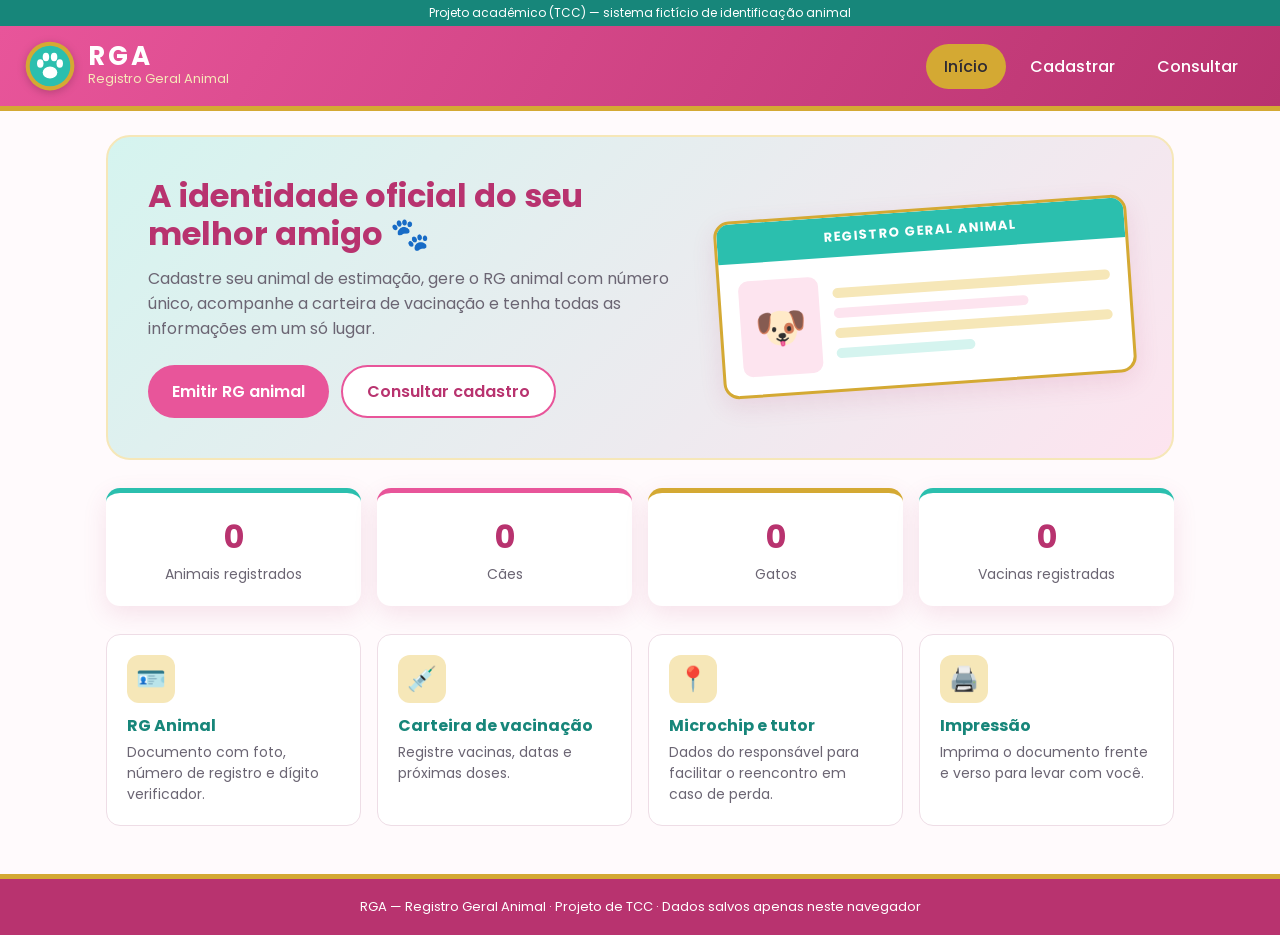
==== index.html @ 24f1d9d7 "Cria aplicativo RGA - Registro Geral Animal Site em HTML/CSS/JS puro nas cores rosa, dourado e verde" ====
<!DOCTYPE html>
<html lang="pt-BR">
<head>
  <meta charset="UTF-8">
  <meta name="viewport" content="width=device-width, initial-scale=1.0">
  <title>RGA — Registro Geral Animal</title>
  <link rel="preconnect" href="https://fonts.googleapis.com">
  <link href="https://fonts.googleapis.com/css2?family=Poppins:wght@400;500;600;700&display=swap" rel="stylesheet">
  <link rel="stylesheet" href="css/style.css">
</head>
<body>
  <!-- Faixa institucional -->
  <div class="faixa-gov">
    <span>Projeto acadêmico (TCC) — sistema fictício de identificação animal</span>
  </div>

  <header class="topo">
    <div class="marca">
      <svg class="brasao" viewBox="0 0 64 64" aria-hidden="true">
        <circle cx="32" cy="32" r="30" fill="var(--dourado)"/>
        <circle cx="32" cy="32" r="25" fill="var(--verde-agua)"/>
        <g fill="#fff">
          <ellipse cx="32" cy="40" rx="9" ry="7.5"/>
          <ellipse cx="20" cy="29" rx="4" ry="5.2"/>
          <ellipse cx="27" cy="21" rx="4" ry="5.2"/>
          <ellipse cx="37" cy="21" rx="4" ry="5.2"/>
          <ellipse cx="44" cy="29" rx="4" ry="5.2"/>
        </g>
      </svg>
      <div>
        <h1>RGA</h1>
        <p>Registro Geral Animal</p>
      </div>
    </div>
    <nav class="menu" aria-label="Navegação principal">
      <button class="menu-item ativo" data-tela="inicio">Início</button>
      <button class="menu-item" data-tela="cadastro">Cadastrar</button>
      <button class="menu-item" data-tela="consulta">Consultar</button>
    </nav>
  </header>

  <main>
    <!-- ============ INÍCIO ============ -->
    <section id="inicio" class="tela ativa">
      <div class="hero">
        <div class="hero-texto">
          <h2>A identidade oficial do seu melhor amigo 🐾</h2>
          <p>Cadastre seu animal de estimação, gere o RG animal com número único,
             acompanhe a carteira de vacinação e tenha todas as informações
             em um só lugar.</p>
          <div class="hero-botoes">
            <button class="btn btn-rosa" data-ir="cadastro">Emitir RG animal</button>
            <button class="btn btn-contorno" data-ir="consulta">Consultar cadastro</button>
          </div>
        </div>
        <div class="hero-card" aria-hidden="true">
          <div class="mini-rg">
            <div class="mini-topo">REGISTRO GERAL ANIMAL</div>
            <div class="mini-corpo">
              <div class="mini-foto">🐶</div>
              <div class="mini-linhas"><span></span><span></span><span></span><span></span></div>
            </div>
          </div>
        </div>
      </div>

      <div class="estatisticas">
        <div class="stat"><strong id="stat-total">0</strong><span>Animais registrados</span></div>
        <div class="stat"><strong id="stat-caes">0</strong><span>Cães</span></div>
        <div class="stat"><strong id="stat-gatos">0</strong><span>Gatos</span></div>
        <div class="stat"><strong id="stat-vacinas">0</strong><span>Vacinas registradas</span></div>
      </div>

      <div class="servicos">
        <article class="servico">
          <div class="icone">🪪</div>
          <h3>RG Animal</h3>
          <p>Documento com foto, número de registro e dígito verificador.</p>
        </article>
        <article class="servico">
          <div class="icone">💉</div>
          <h3>Carteira de vacinação</h3>
          <p>Registre vacinas, datas e próximas doses.</p>
        </article>
        <article class="servico">
          <div class="icone">📍</div>
          <h3>Microchip e tutor</h3>
          <p>Dados do responsável para facilitar o reencontro em caso de perda.</p>
        </article>
        <article class="servico">
          <div class="icone">🖨️</div>
          <h3>Impressão</h3>
          <p>Imprima o documento frente e verso para levar com você.</p>
        </article>
      </div>
    </section>

    <!-- ============ CADASTRO ============ -->
    <section id="cadastro" class="tela">
      <h2 class="titulo-tela">Cadastro de animal</h2>
      <form id="form-animal" class="formulario" novalidate>
        <fieldset>
          <legend>Dados do animal</legend>
          <div class="grade">
            <label class="campo foto-campo">
              <span>Foto</span>
              <div class="foto-preview" id="foto-preview">📷<small>Clique para enviar</small></div>
              <input type="file" id="foto" accept="image/*" hidden>
            </label>
            <label class="campo"><span>Nome *</span><input name="nome" required maxlength="40"></label>
            <label class="campo"><span>Espécie *</span>
              <select name="especie" required>
                <option value="">Selecione</option>
                <option>Cão</option><option>Gato</option><option>Ave</option>
                <option>Coelho</option><option>Roedor</option><option>Réptil</option><option>Outro</option>
              </select>
            </label>
            <label class="campo"><span>Raça</span><input name="raca" maxlength="40" placeholder="SRD se não souber"></label>
            <label class="campo"><span>Sexo *</span>
              <select name="sexo" required>
                <option value="">Selecione</option><option>Macho</option><option>Fêmea</option>
              </select>
            </label>
            <label class="campo"><span>Data de nascimento *</span><input type="date" name="nascimento" required></label>
            <label class="campo"><span>Pelagem / cor</span><input name="pelagem" maxlength="40"></label>
            <label class="campo"><span>Porte</span>
              <select name="porte"><option>Pequeno</option><option selected>Médio</option><option>Grande</option></select>
            </label>
            <label class="campo"><span>Peso (kg)</span><input type="number" name="peso" min="0" step="0.1"></label>
            <label class="campo"><span>Nº do microchip</span><input name="microchip" maxlength="15" inputmode="numeric" placeholder="15 dígitos"></label>
            <label class="campo checkbox"><input type="checkbox" name="castrado"><span>Castrado(a)</span></label>
          </div>
          <label class="campo"><span>Observações (alergias, condições de saúde, sinais particulares)</span>
            <textarea name="observacoes" rows="3" maxlength="300"></textarea>
          </label>
        </fieldset>

        <fieldset>
          <legend>Dados do tutor</legend>
          <div class="grade">
            <label class="campo"><span>Nome completo *</span><input name="tutor" required maxlength="60"></label>
            <label class="campo"><span>CPF *</span><input name="cpf" required maxlength="14" placeholder="000.000.000-00" inputmode="numeric"></label>
            <label class="campo"><span>Telefone *</span><input name="telefone" required maxlength="15" placeholder="(00) 00000-0000" inputmode="tel"></label>
            <label class="campo"><span>E-mail</span><input type="email" name="email" maxlength="60"></label>
            <label class="campo"><span>Cidade / UF *</span><input name="cidade" required maxlength="40" placeholder="Florianópolis / SC"></label>
            <label class="campo"><span>Endereço</span><input name="endereco" maxlength="80"></label>
          </div>
        </fieldset>

        <fieldset>
          <legend>Vacinas</legend>
          <div id="lista-vacinas-form" class="vacinas-form"></div>
          <button type="button" class="btn btn-contorno btn-pequeno" id="add-vacina">+ Adicionar vacina</button>
        </fieldset>

        <p class="erro" id="erro-form" role="alert"></p>
        <div class="acoes">
          <button type="reset" class="btn btn-contorno">Limpar</button>
          <button type="submit" class="btn btn-rosa">Emitir RG animal</button>
        </div>
      </form>
    </section>

    <!-- ============ CONSULTA ============ -->
    <section id="consulta" class="tela">
      <h2 class="titulo-tela">Consultar animais</h2>
      <div class="busca">
        <input type="search" id="busca" placeholder="Buscar por nome, nº do RG, tutor ou CPF…">
        <select id="filtro-especie">
          <option value="">Todas as espécies</option>
          <option>Cão</option><option>Gato</option><option>Ave</option>
          <option>Coelho</option><option>Roedor</option><option>Réptil</option><option>Outro</option>
        </select>
      </div>
      <div id="lista-animais" class="lista-animais"></div>
    </section>
  </main>

  <!-- ============ MODAL DO DOCUMENTO ============ -->
  <dialog id="modal">
    <div class="modal-conteudo">
      <button class="fechar" id="fechar-modal" aria-label="Fechar">×</button>
      <div id="documento"></div>
      <div class="acoes acoes-modal">
        <button class="btn btn-contorno" id="btn-excluir">Excluir cadastro</button>
        <button class="btn btn-verde" id="btn-imprimir">Imprimir</button>
      </div>
    </div>
  </dialog>

  <footer class="rodape">
    RGA — Registro Geral Animal · Projeto de TCC · Dados salvos apenas neste navegador
  </footer>

  <script src="js/app.js"></script>
</body>
</html>
---- css/style.css ----
/* ==========================================================
   RGA — Registro Geral Animal
   Paleta: Rosa, Dourado e Verde-água
   ========================================================== */
:root {
  --rosa: #e8559a;
  --rosa-claro: #fde4ef;
  --rosa-escuro: #b8336f;
  --dourado: #d4a933;
  --dourado-claro: #f6e7b8;
  --dourado-escuro: #a17c16;
  --verde-agua: #2bbfae;
  --verde-agua-claro: #d5f4ef;
  --verde-agua-escuro: #17867a;

  --texto: #2d2a32;
  --texto-suave: #6b6573;
  --fundo: #fffafc;
  --branco: #ffffff;
  --borda: #eedde6;
  --sombra: 0 8px 24px rgba(184, 51, 111, 0.12);
  --raio: 14px;
}

* { box-sizing: border-box; margin: 0; padding: 0; }

body {
  font-family: "Poppins", system-ui, sans-serif;
  background: var(--fundo);
  color: var(--texto);
  min-height: 100vh;
  display: flex;
  flex-direction: column;
}

main { flex: 1; width: 100%; max-width: 1100px; margin: 0 auto; padding: 24px 16px 48px; }

/* ---------- Topo ---------- */
.faixa-gov {
  background: var(--verde-agua-escuro);
  color: #fff;
  font-size: 12px;
  text-align: center;
  padding: 4px 16px;
}

.topo {
  background: linear-gradient(120deg, var(--rosa) 0%, var(--rosa-escuro) 100%);
  border-bottom: 5px solid var(--dourado);
  color: #fff;
  padding: 14px 24px;
  display: flex;
  align-items: center;
  justify-content: space-between;
  flex-wrap: wrap;
  gap: 12px;
}

.marca { display: flex; align-items: center; gap: 12px; }
.brasao { width: 52px; height: 52px; filter: drop-shadow(0 2px 4px rgba(0,0,0,.2)); }
.marca h1 { font-size: 26px; letter-spacing: 3px; line-height: 1; }
.marca p { font-size: 13px; color: var(--dourado-claro); }

.menu { display: flex; gap: 6px; flex-wrap: wrap; }
.menu-item {
  background: transparent;
  border: 2px solid transparent;
  color: #fff;
  font: inherit;
  font-weight: 500;
  padding: 8px 16px;
  border-radius: 999px;
  cursor: pointer;
  transition: .2s;
}
.menu-item:hover { border-color: var(--dourado-claro); }
.menu-item.ativo { background: var(--dourado); color: var(--texto); }

/* ---------- Telas ---------- */
.tela { display: none; animation: aparecer .3s ease; }
.tela.ativa { display: block; }
@keyframes aparecer { from { opacity: 0; transform: translateY(8px); } to { opacity: 1; transform: none; } }

.titulo-tela {
  font-size: 26px;
  margin-bottom: 20px;
  color: var(--rosa-escuro);
  border-left: 6px solid var(--verde-agua);
  padding-left: 12px;
}

/* ---------- Botões ---------- */
.btn {
  font: inherit;
  font-weight: 600;
  border: none;
  border-radius: 999px;
  padding: 12px 24px;
  cursor: pointer;
  transition: transform .15s, box-shadow .15s, background .15s;
}
.btn:hover { transform: translateY(-2px); box-shadow: var(--sombra); }
.btn-rosa { background: var(--rosa); color: #fff; }
.btn-rosa:hover { background: var(--rosa-escuro); }
.btn-verde { background: var(--verde-agua); color: #fff; }
.btn-verde:hover { background: var(--verde-agua-escuro); }
.btn-contorno { background: #fff; color: var(--rosa-escuro); border: 2px solid var(--rosa); }
.btn-pequeno { padding: 6px 14px; font-size: 14px; }

/* ---------- Início ---------- */
.hero {
  display: grid;
  grid-template-columns: 1.3fr 1fr;
  gap: 32px;
  align-items: center;
  background: linear-gradient(135deg, var(--verde-agua-claro), var(--rosa-claro));
  border-radius: 24px;
  padding: 40px;
  border: 2px solid var(--dourado-claro);
}
.hero h2 { font-size: 32px; line-height: 1.2; color: var(--rosa-escuro); margin-bottom: 12px; }
.hero p { color: var(--texto-suave); margin-bottom: 24px; }
.hero-botoes { display: flex; gap: 12px; flex-wrap: wrap; }

.mini-rg {
  background: #fff;
  border-radius: 16px;
  box-shadow: var(--sombra);
  overflow: hidden;
  transform: rotate(-4deg);
  border: 3px solid var(--dourado);
}
.mini-topo { background: var(--verde-agua); color: #fff; font-weight: 700; font-size: 13px; padding: 10px; text-align: center; letter-spacing: 1px; }
.mini-corpo { display: flex; gap: 14px; padding: 18px; }
.mini-foto { width: 80px; height: 96px; border-radius: 10px; background: var(--rosa-claro); display: grid; place-items: center; font-size: 42px; }
.mini-linhas { flex: 1; display: flex; flex-direction: column; gap: 10px; justify-content: center; }
.mini-linhas span { height: 10px; border-radius: 5px; background: var(--dourado-claro); }
.mini-linhas span:nth-child(2) { width: 70%; background: var(--rosa-claro); }
.mini-linhas span:nth-child(4) { width: 50%; background: var(--verde-agua-claro); }

.estatisticas { display: grid; grid-template-columns: repeat(4, 1fr); gap: 16px; margin: 28px 0; }
.stat {
  background: #fff;
  border-radius: var(--raio);
  padding: 20px;
  text-align: center;
  box-shadow: var(--sombra);
  border-top: 5px solid var(--verde-agua);
}
.stat:nth-child(2) { border-top-color: var(--rosa); }
.stat:nth-child(3) { border-top-color: var(--dourado); }
.stat strong { display: block; font-size: 32px; color: var(--rosa-escuro); }
.stat span { font-size: 14px; color: var(--texto-suave); }

.servicos { display: grid; grid-template-columns: repeat(4, 1fr); gap: 16px; }
.servico { background: #fff; border: 1px solid var(--borda); border-radius: var(--raio); padding: 20px; }
.servico .icone {
  width: 48px; height: 48px; border-radius: 12px;
  display: grid; place-items: center; font-size: 24px;
  background: var(--dourado-claro); margin-bottom: 10px;
}
.servico h3 { font-size: 16px; color: var(--verde-agua-escuro); margin-bottom: 4px; }
.servico p { font-size: 14px; color: var(--texto-suave); }

/* ---------- Formulário ---------- */
.formulario fieldset {
  border: 2px solid var(--borda);
  border-radius: var(--raio);
  padding: 20px;
  margin-bottom: 20px;
  background: #fff;
}
.formulario legend {
  padding: 4px 14px;
  background: var(--verde-agua);
  color: #fff;
  border-radius: 999px;
  font-weight: 600;
  font-size: 14px;
}
.grade { display: grid; grid-template-columns: repeat(auto-fill, minmax(220px, 1fr)); gap: 14px; margin-bottom: 14px; }
.campo { display: flex; flex-direction: column; gap: 4px; font-size: 14px; font-weight: 500; }
.campo input, .campo select, .campo textarea, .busca input, .busca select, .vacinas-form input {
  font: inherit;
  font-weight: 400;
  padding: 10px 12px;
  border: 2px solid var(--borda);
  border-radius: 10px;
  background: var(--fundo);
  width: 100%;
  transition: border-color .15s;
}
.campo input:focus, .campo select:focus, .campo textarea:focus,
.busca input:focus, .busca select:focus, .vacinas-form input:focus {
  outline: none;
  border-color: var(--verde-agua);
  background: #fff;
}
.campo.invalido input, .campo.invalido select { border-color: var(--rosa); background: var(--rosa-claro); }
.campo.checkbox { flex-direction: row; align-items: center; gap: 8px; align-self: end; padding-bottom: 10px; }
.campo.checkbox input { width: 20px; height: 20px; accent-color: var(--verde-agua); }

.foto-campo { grid-row: span 3; cursor: pointer; }
.foto-preview {
  flex: 1;
  min-height: 180px;
  border: 2px dashed var(--dourado);
  border-radius: var(--raio);
  background: var(--dourado-claro) center/cover no-repeat;
  display: flex; flex-direction: column; align-items: center; justify-content: center;
  font-size: 40px;
  color: var(--dourado-escuro);
}
.foto-preview small { font-size: 13px; }
.foto-preview.com-foto { font-size: 0; border-style: solid; }

.vacinas-form { display: flex; flex-direction: column; gap: 10px; margin-bottom: 12px; }
.linha-vacina { display: grid; grid-template-columns: 2fr 1fr 1fr auto; gap: 8px; align-items: center; }
.linha-vacina .remover {
  background: var(--rosa-claro); color: var(--rosa-escuro); border: none;
  width: 36px; height: 36px; border-radius: 50%; cursor: pointer; font-size: 18px;
}
.rotulos-vacina { font-size: 12px; color: var(--texto-suave); }

.acoes { display: flex; justify-content: flex-end; gap: 12px; flex-wrap: wrap; }
.erro { color: var(--rosa-escuro); font-weight: 500; min-height: 1.4em; margin-bottom: 8px; }

/* ---------- Consulta ---------- */
.busca { display: flex; gap: 12px; margin-bottom: 20px; flex-wrap: wrap; }
.busca input { flex: 1; min-width: 220px; }
.busca select { width: auto; }

.lista-animais { display: grid; grid-template-columns: repeat(auto-fill, minmax(250px, 1fr)); gap: 16px; }
.item-animal {
  background: #fff;
  border-radius: var(--raio);
  box-shadow: var(--sombra);
  overflow: hidden;
  cursor: pointer;
  transition: transform .15s;
  border: 2px solid transparent;
  text-align: left;
  font: inherit;
  color: inherit;
  padding: 0;
}
.item-animal:hover { transform: translateY(-4px); border-color: var(--dourado); }
.item-animal .capa {
  height: 150px;
  background: var(--verde-agua-claro) center/cover no-repeat;
  display: grid; place-items: center; font-size: 56px;
}
.item-animal .info { padding: 14px; }
.item-animal h3 { color: var(--rosa-escuro); font-size: 18px; }
.item-animal .rg-num { font-family: monospace; font-size: 13px; color: var(--dourado-escuro); font-weight: 700; }
.item-animal p { font-size: 13px; color: var(--texto-suave); }

.vazio {
  grid-column: 1 / -1;
  text-align: center;
  padding: 48px 16px;
  color: var(--texto-suave);
  background: #fff;
  border-radius: var(--raio);
  border: 2px dashed var(--borda);
}

/* ---------- Modal / Documento ---------- */
dialog {
  border: none;
  border-radius: 20px;
  padding: 0;
  max-width: 760px;
  width: calc(100% - 32px);
  max-height: calc(100vh - 32px);
  margin: auto;
  box-shadow: 0 20px 60px rgba(0,0,0,.3);
}
dialog::backdrop { background: rgba(45, 42, 50, .6); }
.modal-conteudo { padding: 28px; position: relative; background: var(--fundo); }
.fechar {
  position: absolute; top: 10px; right: 14px;
  background: none; border: none; font-size: 32px; cursor: pointer; color: var(--texto-suave);
}
.acoes-modal { margin-top: 20px; }

.rg {
  border-radius: 16px;
  overflow: hidden;
  border: 3px solid var(--dourado);
  margin-bottom: 18px;
  background:
    radial-gradient(circle at 90% 10%, rgba(43,191,174,.15), transparent 40%),
    radial-gradient(circle at 10% 90%, rgba(232,85,154,.12), transparent 40%),
    #fff;
  position: relative;
}
.rg::after {
  content: "🐾";
  position: absolute;
  right: 20px; bottom: 10px;
  font-size: 110px;
  opacity: .06;
  pointer-events: none;
}
.rg-cabecalho {
  background: linear-gradient(90deg, var(--verde-agua-escuro), var(--verde-agua));
  color: #fff;
  padding: 10px 16px;
  display: flex; align-items: center; justify-content: space-between; gap: 10px;
}
.rg-cabecalho strong { letter-spacing: 1px; font-size: 15px; }
.rg-cabecalho small { font-size: 11px; opacity: .9; display: block; }
.rg-cabecalho .brasao { width: 38px; height: 38px; flex-shrink: 0; }
.rg-lado { font-size: 11px; background: var(--dourado); color: var(--texto); padding: 2px 10px; border-radius: 999px; font-weight: 700; }

.rg-corpo { display: grid; grid-template-columns: 140px 1fr; gap: 18px; padding: 18px; }
.rg-foto {
  width: 140px; height: 170px;
  border-radius: 10px;
  background: var(--rosa-claro) center/cover no-repeat;
  border: 3px solid var(--rosa);
  display: grid; place-items: center; font-size: 60px;
}
.rg-dados { display: grid; grid-template-columns: repeat(2, 1fr); gap: 8px 16px; align-content: start; }
.rg-dados .full { grid-column: 1 / -1; }
.rg-dado label { display: block; font-size: 10px; text-transform: uppercase; letter-spacing: 1px; color: var(--verde-agua-escuro); font-weight: 600; }
.rg-dado span { font-weight: 600; font-size: 14px; word-break: break-word; }
.rg-numero {
  font-family: "Courier New", monospace;
  font-size: 20px !important;
  color: var(--rosa-escuro);
  letter-spacing: 1px;
}
.rg-rodape {
  display: flex; justify-content: space-between; align-items: center;
  padding: 8px 16px;
  background: var(--dourado-claro);
  font-size: 11px;
  color: var(--dourado-escuro);
  font-weight: 600;
}
.codigo-barras { height: 26px; display: flex; gap: 1px; align-items: stretch; }
.codigo-barras i { background: var(--texto); display: block; }

.carteira-vacina h3 { color: var(--verde-agua-escuro); margin-bottom: 8px; }
.tabela { width: 100%; border-collapse: collapse; background: #fff; border-radius: 10px; overflow: hidden; font-size: 14px; }
.tabela th { background: var(--rosa); color: #fff; text-align: left; padding: 8px 10px; }
.tabela td { padding: 8px 10px; border-bottom: 1px solid var(--borda); }
.tabela tr:nth-child(even) td { background: var(--rosa-claro); }
.status { font-size: 12px; font-weight: 600; padding: 2px 8px; border-radius: 999px; white-space: nowrap; }
.status.ok { background: var(--verde-agua-claro); color: var(--verde-agua-escuro); }
.status.atrasada { background: var(--rosa-claro); color: var(--rosa-escuro); }
.status.sem { background: var(--dourado-claro); color: var(--dourado-escuro); }

/* ---------- Toast ---------- */
.toast {
  position: fixed; bottom: 24px; left: 50%; transform: translateX(-50%);
  background: var(--verde-agua-escuro); color: #fff;
  padding: 12px 24px; border-radius: 999px; box-shadow: var(--sombra);
  z-index: 100; animation: aparecer .3s;
  max-width: calc(100% - 32px); text-align: center;
}

/* ---------- Rodapé ---------- */
.rodape {
  text-align: center;
  padding: 18px 16px;
  font-size: 13px;
  color: #fff;
  background: var(--rosa-escuro);
  border-top: 5px solid var(--dourado);
}

/* ---------- Responsivo ---------- */
@media (max-width: 860px) {
  .hero { grid-template-columns: 1fr; padding: 28px 20px; }
  .hero-card { display: none; }
  .estatisticas, .servicos { grid-template-columns: repeat(2, 1fr); }
}
@media (max-width: 560px) {
  .topo { justify-content: center; padding: 12px 16px; }
  .hero h2 { font-size: 24px; }
  .rg-corpo { grid-template-columns: 1fr; justify-items: center; }
  .rg-dados { width: 100%; }
  .linha-vacina { grid-template-columns: 1fr 1fr; }
  .linha-vacina input:first-child { grid-column: 1 / -1; }
  .modal-conteudo { padding: 20px 14px; }
  .tabela { font-size: 12px; }
}

/* ---------- Impressão ---------- */
@media print {
  body > *:not(dialog) { display: none !important; }
  dialog { position: static; box-shadow: none; max-height: none; width: 100%; max-width: 100%; }
  dialog::backdrop { display: none; }
  .fechar, .acoes-modal { display: none !important; }
  .rg { break-inside: avoid; -webkit-print-color-adjust: exact; print-color-adjust: exact; }
  .tabela th, .tabela td, .rg-cabecalho, .rg-rodape { -webkit-print-color-adjust: exact; print-color-adjust: exact; }
}
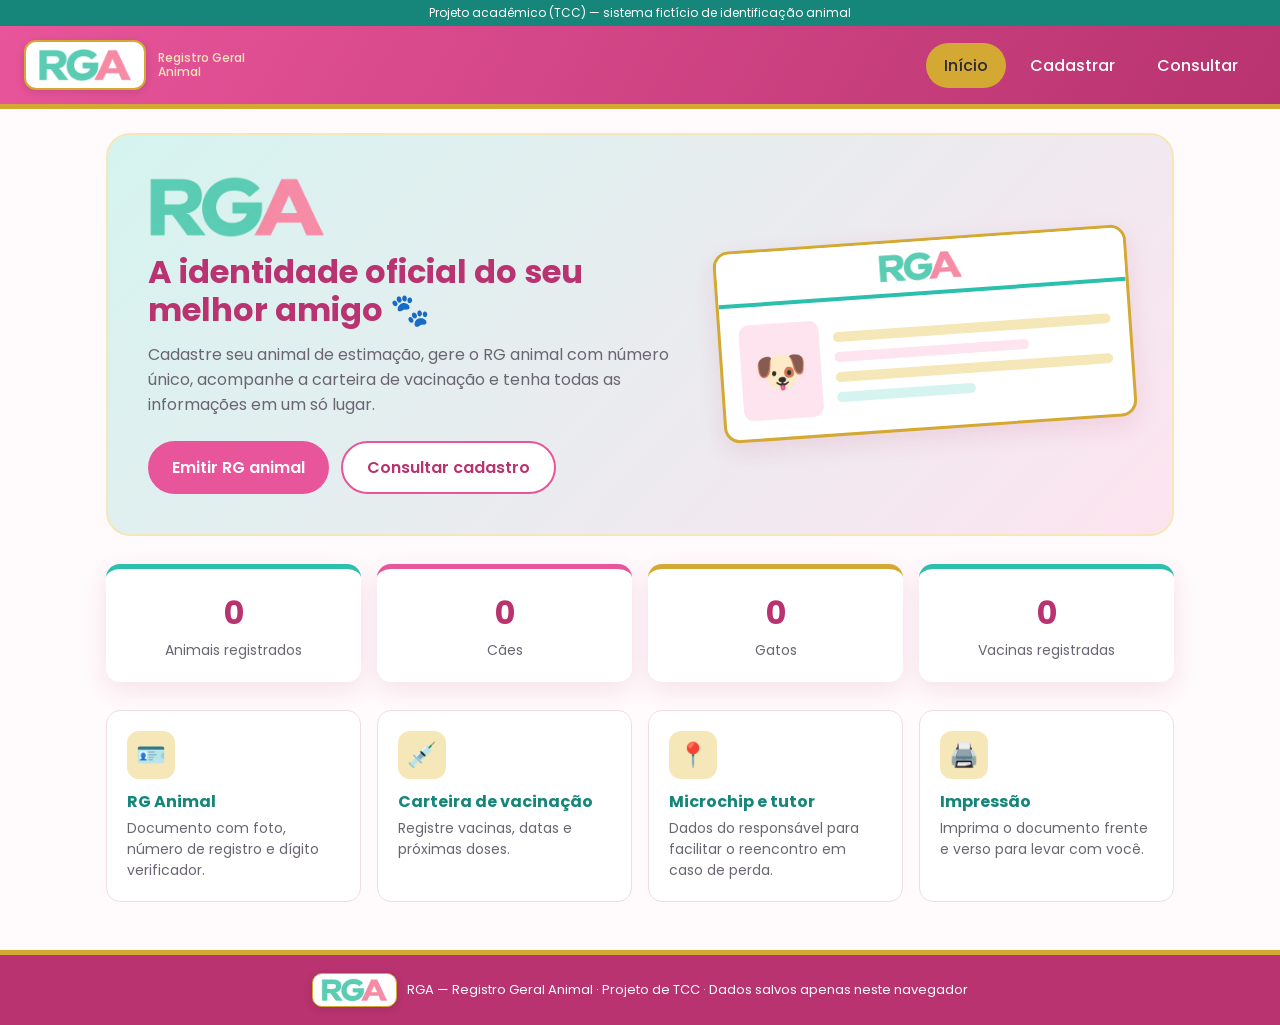
==== commit c34fe548: "Adiciona a logo do RGA no site Logo no cabecalho, na pagina inicial, no documento RG (frente e verso" ====
--- a/index.html
+++ b/index.html
@@ -16,21 +16,8 @@
 
   <header class="topo">
     <div class="marca">
-      <svg class="brasao" viewBox="0 0 64 64" aria-hidden="true">
-        <circle cx="32" cy="32" r="30" fill="var(--dourado)"/>
-        <circle cx="32" cy="32" r="25" fill="var(--verde-agua)"/>
-        <g fill="#fff">
-          <ellipse cx="32" cy="40" rx="9" ry="7.5"/>
-          <ellipse cx="20" cy="29" rx="4" ry="5.2"/>
-          <ellipse cx="27" cy="21" rx="4" ry="5.2"/>
-          <ellipse cx="37" cy="21" rx="4" ry="5.2"/>
-          <ellipse cx="44" cy="29" rx="4" ry="5.2"/>
-        </g>
-      </svg>
-      <div>
-        <h1>RGA</h1>
-        <p>Registro Geral Animal</p>
-      </div>
+      <h1 class="selo-logo"><img src="img/logo-rga.png" alt="RGA"></h1>
+      <p>Registro Geral<br>Animal</p>
     </div>
     <nav class="menu" aria-label="Navegação principal">
       <button class="menu-item ativo" data-tela="inicio">Início</button>
@@ -44,6 +31,7 @@
     <section id="inicio" class="tela ativa">
       <div class="hero">
         <div class="hero-texto">
+          <img class="logo-hero" src="img/logo-rga.png" alt="RGA — Registro Geral Animal">
           <h2>A identidade oficial do seu melhor amigo 🐾</h2>
           <p>Cadastre seu animal de estimação, gere o RG animal com número único,
              acompanhe a carteira de vacinação e tenha todas as informações
@@ -55,7 +43,7 @@
         </div>
         <div class="hero-card" aria-hidden="true">
           <div class="mini-rg">
-            <div class="mini-topo">REGISTRO GERAL ANIMAL</div>
+            <div class="mini-topo"><img src="img/logo-rga.png" alt=""></div>
             <div class="mini-corpo">
               <div class="mini-foto">🐶</div>
               <div class="mini-linhas"><span></span><span></span><span></span><span></span></div>
@@ -189,6 +177,7 @@
   </dialog>
 
   <footer class="rodape">
+    <span class="selo-logo selo-pequeno"><img src="img/logo-rga.png" alt="RGA"></span>
     RGA — Registro Geral Animal · Projeto de TCC · Dados salvos apenas neste navegador
   </footer>
 
--- a/css/style.css
+++ b/css/style.css
@@ -398,3 +398,26 @@
   .rg { break-inside: avoid; -webkit-print-color-adjust: exact; print-color-adjust: exact; }
   .tabela th, .tabela td, .rg-cabecalho, .rg-rodape { -webkit-print-color-adjust: exact; print-color-adjust: exact; }
 }
+
+/* ---------- Logo RGA ---------- */
+.selo-logo {
+  display: inline-flex; align-items: center;
+  background: #fff;
+  border-radius: 12px;
+  padding: 6px 12px;
+  box-shadow: 0 2px 8px rgba(0, 0, 0, .12);
+  border: 2px solid var(--dourado);
+  margin: 0;
+}
+.selo-logo img { height: 34px; width: auto; display: block; }
+.selo-pequeno { padding: 4px 8px; border-radius: 10px; border-width: 1px; flex-shrink: 0; }
+.selo-pequeno img { height: 24px; }
+.selo-grande { padding: 16px 26px; border-radius: 22px; border-width: 3px; }
+.selo-grande img { height: 72px; }
+.marca p { font-size: 12px; line-height: 1.2; font-weight: 500; }
+.logo-hero { height: 64px; width: auto; display: block; margin-bottom: 14px; }
+.mini-topo { background: #fff; border-bottom: 4px solid var(--verde-agua); padding: 10px; }
+.mini-topo img { height: 30px; display: block; margin: 0 auto; }
+.logo-vazio { display: block; height: 48px; margin: 0 auto 12px; opacity: .55; }
+.rodape { display: flex; align-items: center; justify-content: center; gap: 10px; flex-wrap: wrap; }
+@media (max-width: 560px) { .logo-hero { height: 48px; } }
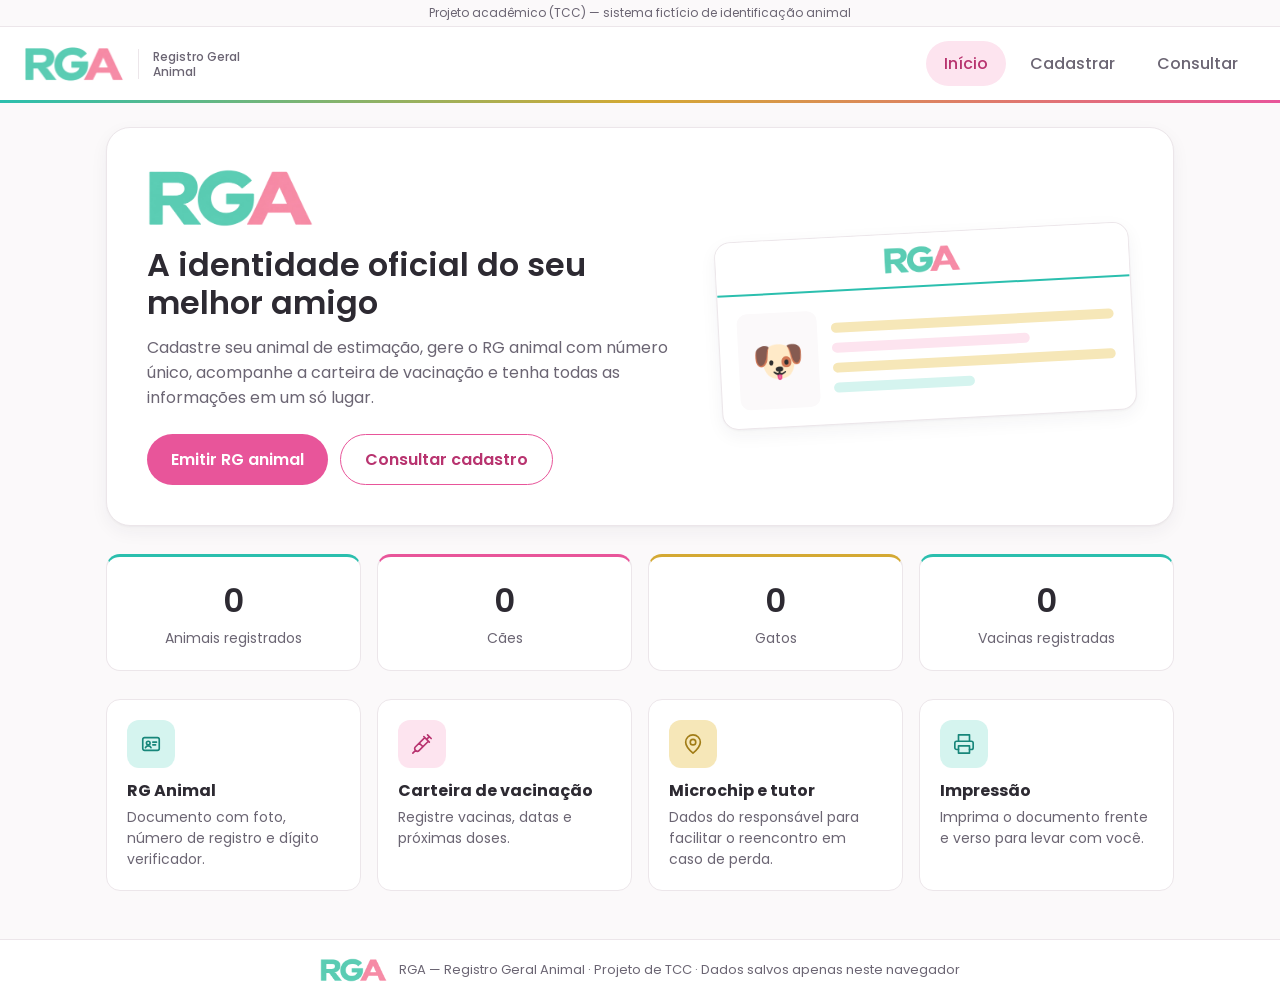
==== commit c5c53707: "Logo transparente e visual mais limpo Remove o selo atras da logo, deixa cabecalho, documento RG e r" ====
--- a/index.html
+++ b/index.html
@@ -32,7 +32,7 @@
       <div class="hero">
         <div class="hero-texto">
           <img class="logo-hero" src="img/logo-rga.png" alt="RGA — Registro Geral Animal">
-          <h2>A identidade oficial do seu melhor amigo 🐾</h2>
+          <h2>A identidade oficial do seu melhor amigo</h2>
           <p>Cadastre seu animal de estimação, gere o RG animal com número único,
              acompanhe a carteira de vacinação e tenha todas as informações
              em um só lugar.</p>
@@ -61,22 +61,22 @@
 
       <div class="servicos">
         <article class="servico">
-          <div class="icone">🪪</div>
+          <div class="icone"><svg viewBox="0 0 24 24" aria-hidden="true"><rect x="3" y="5" width="18" height="14" rx="2"/><circle cx="9" cy="11" r="2"/><path d="M6 16c.6-1.4 1.7-2 3-2s2.4.6 3 2M14 10h4M14 13h3"/></svg></div>
           <h3>RG Animal</h3>
           <p>Documento com foto, número de registro e dígito verificador.</p>
         </article>
         <article class="servico">
-          <div class="icone">💉</div>
+          <div class="icone"><svg viewBox="0 0 24 24" aria-hidden="true"><path d="m18 2 4 4M17 7l3-3M19 9 8.7 19.3a2.4 2.4 0 0 1-3.4 0l-.6-.6a2.4 2.4 0 0 1 0-3.4L15 5M9 11l4 4M5 19l-3 3M14 4l6 6"/></svg></div>
           <h3>Carteira de vacinação</h3>
           <p>Registre vacinas, datas e próximas doses.</p>
         </article>
         <article class="servico">
-          <div class="icone">📍</div>
+          <div class="icone"><svg viewBox="0 0 24 24" aria-hidden="true"><path d="M20 10c0 5-8 12-8 12s-8-7-8-12a8 8 0 0 1 16 0Z"/><circle cx="12" cy="10" r="3"/></svg></div>
           <h3>Microchip e tutor</h3>
           <p>Dados do responsável para facilitar o reencontro em caso de perda.</p>
         </article>
         <article class="servico">
-          <div class="icone">🖨️</div>
+          <div class="icone"><svg viewBox="0 0 24 24" aria-hidden="true"><path d="M6 9V2h12v7M6 18H4a2 2 0 0 1-2-2v-5a2 2 0 0 1 2-2h16a2 2 0 0 1 2 2v5a2 2 0 0 1-2 2h-2"/><rect x="6" y="14" width="12" height="8"/></svg></div>
           <h3>Impressão</h3>
           <p>Imprima o documento frente e verso para levar com você.</p>
         </article>
--- a/css/style.css
+++ b/css/style.css
@@ -399,25 +399,98 @@
   .tabela th, .tabela td, .rg-cabecalho, .rg-rodape { -webkit-print-color-adjust: exact; print-color-adjust: exact; }
 }
 
-/* ---------- Logo RGA ---------- */
-.selo-logo {
-  display: inline-flex; align-items: center;
-  background: #fff;
-  border-radius: 12px;
-  padding: 6px 12px;
-  box-shadow: 0 2px 8px rgba(0, 0, 0, .12);
-  border: 2px solid var(--dourado);
-  margin: 0;
-}
-.selo-logo img { height: 34px; width: auto; display: block; }
-.selo-pequeno { padding: 4px 8px; border-radius: 10px; border-width: 1px; flex-shrink: 0; }
+/* ==========================================================
+   LOGO E VISUAL LIMPO
+   Fundos brancos, bordas finas e as três cores só como detalhe
+   ========================================================== */
+:root {
+  --fundo: #fbf9fa;
+  --borda: #ece6ea;
+  --sombra: 0 1px 2px rgba(45, 42, 50, .04), 0 6px 18px rgba(45, 42, 50, .05);
+}
+
+/* Logo transparente, sem selo */
+.selo-logo { display: inline-flex; margin: 0; }
+.selo-logo img { height: 36px; width: auto; display: block; }
 .selo-pequeno img { height: 24px; }
-.selo-grande { padding: 16px 26px; border-radius: 22px; border-width: 3px; }
-.selo-grande img { height: 72px; }
-.marca p { font-size: 12px; line-height: 1.2; font-weight: 500; }
-.logo-hero { height: 64px; width: auto; display: block; margin-bottom: 14px; }
-.mini-topo { background: #fff; border-bottom: 4px solid var(--verde-agua); padding: 10px; }
-.mini-topo img { height: 30px; display: block; margin: 0 auto; }
-.logo-vazio { display: block; height: 48px; margin: 0 auto 12px; opacity: .55; }
-.rodape { display: flex; align-items: center; justify-content: center; gap: 10px; flex-wrap: wrap; }
-@media (max-width: 560px) { .logo-hero { height: 48px; } }
+.selo-grande img { height: 76px; }
+.logo-hero { height: 60px; width: auto; display: block; margin-bottom: 18px; }
+.logo-vazio { display: block; height: 40px; margin: 0 auto 12px; opacity: .45; }
+
+/* Cabeçalho branco com fio nas três cores */
+.faixa-gov { background: var(--fundo); color: var(--texto-suave); border-bottom: 1px solid var(--borda); }
+.topo {
+  background: #fff;
+  color: var(--texto);
+  border-bottom: 3px solid transparent;
+  border-image: linear-gradient(90deg, var(--verde-agua), var(--dourado), var(--rosa)) 1;
+}
+.marca { gap: 14px; }
+.marca p { font-size: 12px; line-height: 1.25; color: var(--texto-suave); font-weight: 500;
+           border-left: 1px solid var(--borda); padding-left: 14px; }
+.menu-item { color: var(--texto-suave); }
+.menu-item:hover { border-color: transparent; color: var(--rosa-escuro); }
+.menu-item.ativo { background: var(--rosa-claro); color: var(--rosa-escuro); }
+
+.titulo-tela { border-left: none; padding-left: 0; font-size: 24px; }
+
+/* Início */
+.hero { background: #fff; border: 1px solid var(--borda); box-shadow: var(--sombra); }
+.hero h2 { color: var(--texto); font-weight: 600; }
+.mini-rg { border: 1px solid var(--borda); transform: rotate(-3deg); }
+.mini-topo { background: #fff; border-bottom: 2px solid var(--verde-agua); padding: 12px; }
+.mini-topo img { height: 28px; display: block; margin: 0 auto; }
+.mini-foto { background: var(--fundo); }
+.stat { box-shadow: none; border: 1px solid var(--borda); border-top: 3px solid var(--verde-agua); }
+.stat:nth-child(2) { border-top-color: var(--rosa); }
+.stat:nth-child(3) { border-top-color: var(--dourado); }
+.stat strong { color: var(--texto); font-weight: 600; }
+.servico .icone { background: var(--verde-agua-claro); color: var(--verde-agua-escuro); }
+.servico:nth-child(2) .icone { background: var(--rosa-claro); color: var(--rosa-escuro); }
+.servico:nth-child(3) .icone { background: var(--dourado-claro); color: var(--dourado-escuro); }
+.servico h3 { color: var(--texto); }
+.icone svg, .ico svg { width: 22px; height: 22px; fill: none; stroke: currentColor; stroke-width: 1.8;
+                       stroke-linecap: round; stroke-linejoin: round; }
+
+/* Formulário */
+.formulario fieldset { border: 1px solid var(--borda); }
+.formulario legend { background: none; color: var(--verde-agua-escuro); padding: 0 6px; font-size: 15px; }
+.campo input, .campo select, .campo textarea, .busca input, .busca select, .vacinas-form input {
+  border-width: 1px; background: #fff;
+}
+.campo input:focus, .campo select:focus, .campo textarea:focus,
+.busca input:focus, .busca select:focus, .vacinas-form input:focus {
+  box-shadow: 0 0 0 3px var(--verde-agua-claro);
+}
+.foto-preview { border: 1px dashed var(--dourado); background-color: var(--fundo); }
+.btn:hover { transform: none; box-shadow: none; }
+.btn-contorno { border-width: 1px; }
+
+/* Consulta */
+.item-animal { box-shadow: none; border: 1px solid var(--borda); }
+.item-animal:hover { transform: none; border-color: var(--dourado); }
+.item-animal h3 { color: var(--texto); }
+.item-animal .capa { background-color: var(--fundo); }
+.vazio { border: 1px dashed var(--borda); }
+
+/* Documento RG */
+.rg { border: 1px solid var(--borda); background: #fff; box-shadow: var(--sombra); }
+.rg::after { display: none; }
+.rg-cabecalho { background: #fff; color: var(--texto); border-bottom: 2px solid var(--verde-agua); padding: 12px 16px; }
+.rg-cabecalho strong { font-size: 13px; letter-spacing: 1.5px; }
+.rg-cabecalho small { color: var(--texto-suave); }
+.rg-lado { background: var(--dourado-claro); color: var(--dourado-escuro); }
+.rg-foto { border: none; background-color: var(--fundo); }
+.rg-rodape { background: var(--fundo); border-top: 1px solid var(--borda); color: var(--texto-suave); font-weight: 500; }
+.tabela { border: 1px solid var(--borda); }
+.tabela th { background: var(--fundo); color: var(--verde-agua-escuro); border-bottom: 2px solid var(--rosa); }
+.tabela tr:nth-child(even) td { background: none; }
+.tabela tr:last-child td { border-bottom: none; }
+
+/* Rodapé */
+.rodape {
+  display: flex; align-items: center; justify-content: center; gap: 12px; flex-wrap: wrap;
+  background: #fff; color: var(--texto-suave); border-top: 1px solid var(--borda);
+}
+
+@media (max-width: 560px) { .logo-hero { height: 46px; } .marca p { display: none; } }
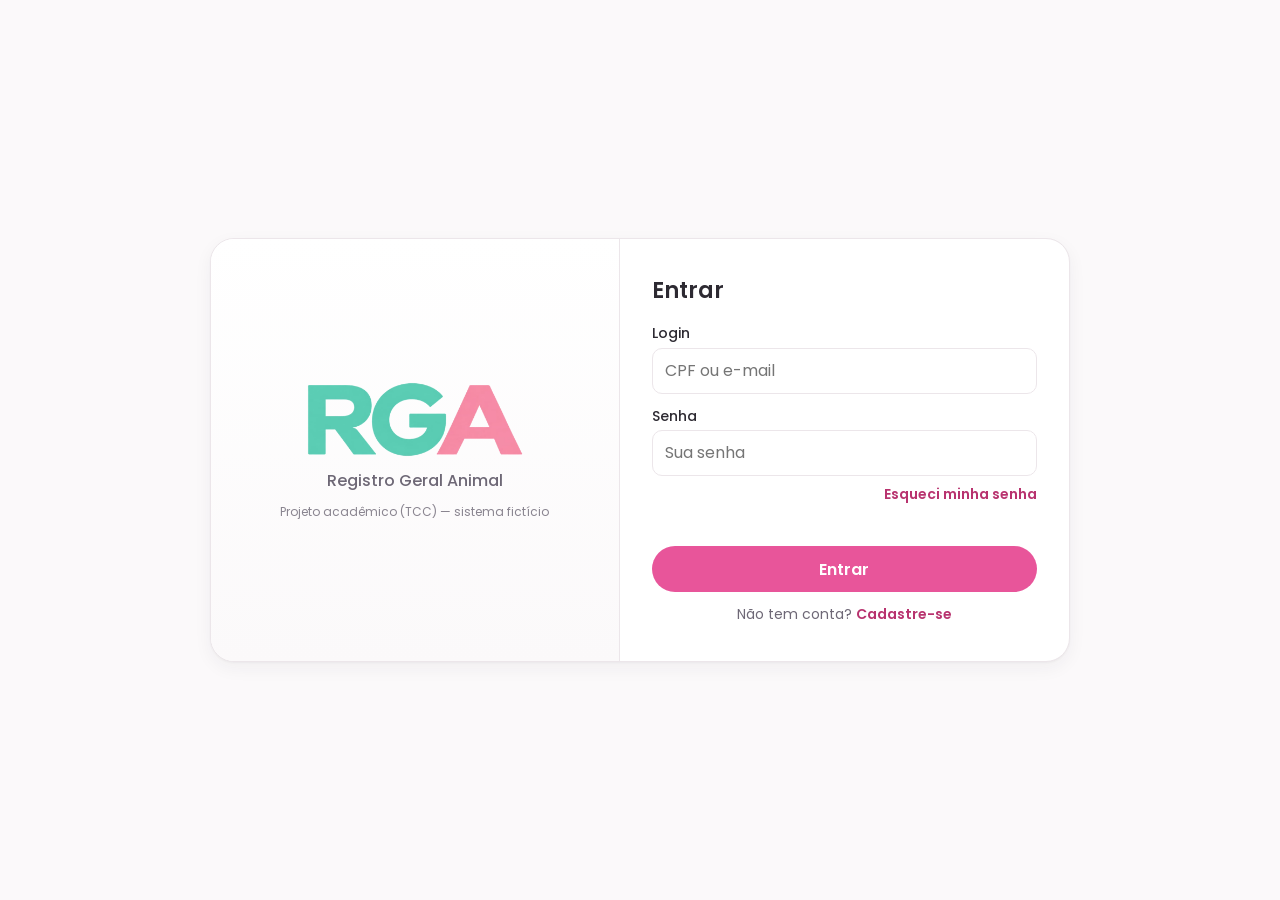
==== commit 8cb5921f: "Reestrutura o app conforme o mapa mental Login (criar conta e esqueci a senha), inicio com menu late" ====
--- a/index.html
+++ b/index.html
@@ -2,185 +2,133 @@
 <html lang="pt-BR">
 <head>
   <meta charset="UTF-8">
-  <meta name="viewport" content="width=device-width, initial-scale=1.0">
+  <meta name="viewport" content="width=device-width, initial-scale=1.0, viewport-fit=cover">
+  <meta name="theme-color" content="#ffffff">
+  <meta name="mobile-web-app-capable" content="yes">
+  <meta name="apple-mobile-web-app-capable" content="yes">
+  <meta name="apple-mobile-web-app-status-bar-style" content="default">
+  <meta name="apple-mobile-web-app-title" content="RGA">
   <title>RGA — Registro Geral Animal</title>
+  <link rel="manifest" href="manifest.webmanifest">
+  <link rel="icon" href="icons/icon.svg" type="image/svg+xml">
+  <link rel="apple-touch-icon" href="icons/icon-192.png">
   <link rel="preconnect" href="https://fonts.googleapis.com">
   <link href="https://fonts.googleapis.com/css2?family=Poppins:wght@400;500;600;700&display=swap" rel="stylesheet">
   <link rel="stylesheet" href="css/style.css">
 </head>
 <body>
-  <!-- Faixa institucional -->
-  <div class="faixa-gov">
-    <span>Projeto acadêmico (TCC) — sistema fictício de identificação animal</span>
+  <!-- Tela de abertura -->
+  <div id="splash" aria-hidden="true">
+    <img src="img/logo-rga.png" alt="">
+    <span>Registro Geral Animal</span>
   </div>
 
-  <header class="topo">
-    <div class="marca">
-      <h1 class="selo-logo"><img src="img/logo-rga.png" alt="RGA"></h1>
-      <p>Registro Geral<br>Animal</p>
-    </div>
-    <nav class="menu" aria-label="Navegação principal">
-      <button class="menu-item ativo" data-tela="inicio">Início</button>
-      <button class="menu-item" data-tela="cadastro">Cadastrar</button>
-      <button class="menu-item" data-tela="consulta">Consultar</button>
-    </nav>
-  </header>
-
-  <main>
-    <!-- ============ INÍCIO ============ -->
-    <section id="inicio" class="tela ativa">
-      <div class="hero">
-        <div class="hero-texto">
-          <img class="logo-hero" src="img/logo-rga.png" alt="RGA — Registro Geral Animal">
-          <h2>A identidade oficial do seu melhor amigo</h2>
-          <p>Cadastre seu animal de estimação, gere o RG animal com número único,
-             acompanhe a carteira de vacinação e tenha todas as informações
-             em um só lugar.</p>
-          <div class="hero-botoes">
-            <button class="btn btn-rosa" data-ir="cadastro">Emitir RG animal</button>
-            <button class="btn btn-contorno" data-ir="consulta">Consultar cadastro</button>
-          </div>
-        </div>
-        <div class="hero-card" aria-hidden="true">
-          <div class="mini-rg">
-            <div class="mini-topo"><img src="img/logo-rga.png" alt=""></div>
-            <div class="mini-corpo">
-              <div class="mini-foto">🐶</div>
-              <div class="mini-linhas"><span></span><span></span><span></span><span></span></div>
-            </div>
-          </div>
-        </div>
+  <!-- ================= LOGIN / CRIAR CONTA ================= -->
+  <section id="tela-login" class="tela-auth" hidden>
+    <div class="auth-card">
+      <div class="auth-marca">
+        <img src="img/logo-rga.png" alt="RGA">
+        <p>Registro Geral Animal</p>
+        <small>Projeto acadêmico (TCC) — sistema fictício</small>
       </div>
 
-      <div class="estatisticas">
-        <div class="stat"><strong id="stat-total">0</strong><span>Animais registrados</span></div>
-        <div class="stat"><strong id="stat-caes">0</strong><span>Cães</span></div>
-        <div class="stat"><strong id="stat-gatos">0</strong><span>Gatos</span></div>
-        <div class="stat"><strong id="stat-vacinas">0</strong><span>Vacinas registradas</span></div>
+      <div class="auth-forms">
+        <!-- Entrar -->
+        <form id="form-login" class="auth-form" novalidate>
+          <h2>Entrar</h2>
+          <label class="campo"><span>Login</span>
+            <input name="login" autocomplete="username" placeholder="CPF ou e-mail">
+          </label>
+          <label class="campo"><span>Senha</span>
+            <input name="senha" type="password" autocomplete="current-password" placeholder="Sua senha">
+          </label>
+          <button type="button" class="link link-direita" data-auth="esqueci">Esqueci minha senha</button>
+          <p class="erro" role="alert"></p>
+          <button class="btn btn-rosa btn-bloco">Entrar</button>
+          <p class="auth-troca">Não tem conta? <button type="button" class="link" data-auth="conta">Cadastre-se</button></p>
+        </form>
+
+        <!-- Criar conta -->
+        <form id="form-conta" class="auth-form" novalidate hidden>
+          <h2>Criar conta</h2>
+          <label class="campo"><span>Nome completo</span><input name="nome" autocomplete="name" maxlength="60"></label>
+          <div class="grade-2">
+            <label class="campo"><span>CPF</span><input name="cpf" inputmode="numeric" placeholder="000.000.000-00" maxlength="14"></label>
+            <label class="campo"><span>Telefone</span><input name="telefone" inputmode="tel" placeholder="(00) 00000-0000" maxlength="15"></label>
+          </div>
+          <label class="campo"><span>E-mail</span><input name="email" type="email" autocomplete="email" maxlength="60"></label>
+          <label class="campo"><span>Cidade / UF</span><input name="cidade" placeholder="Florianópolis / SC" maxlength="40"></label>
+          <div class="grade-2">
+            <label class="campo"><span>Senha</span><input name="senha" type="password" autocomplete="new-password" placeholder="Mín. 6 caracteres"></label>
+            <label class="campo"><span>Confirmar senha</span><input name="senha2" type="password" autocomplete="new-password"></label>
+          </div>
+          <p class="erro" role="alert"></p>
+          <button class="btn btn-rosa btn-bloco">Criar conta</button>
+          <p class="auth-troca">Já tem conta? <button type="button" class="link" data-auth="login">Entrar</button></p>
+        </form>
+
+        <!-- Esqueci a senha -->
+        <form id="form-esqueci" class="auth-form" novalidate hidden>
+          <h2>Redefinir senha</h2>
+          <p class="texto-suave">Confirme seus dados para criar uma senha nova.</p>
+          <label class="campo"><span>CPF ou e-mail</span><input name="login"></label>
+          <label class="campo"><span>Telefone cadastrado</span><input name="telefone" inputmode="tel" placeholder="(00) 00000-0000" maxlength="15"></label>
+          <label class="campo"><span>Nova senha</span><input name="senha" type="password" autocomplete="new-password" placeholder="Mín. 6 caracteres"></label>
+          <p class="erro" role="alert"></p>
+          <button class="btn btn-rosa btn-bloco">Salvar nova senha</button>
+          <p class="auth-troca"><button type="button" class="link" data-auth="login">Voltar para o login</button></p>
+        </form>
       </div>
+    </div>
+  </section>
 
-      <div class="servicos">
-        <article class="servico">
-          <div class="icone"><svg viewBox="0 0 24 24" aria-hidden="true"><rect x="3" y="5" width="18" height="14" rx="2"/><circle cx="9" cy="11" r="2"/><path d="M6 16c.6-1.4 1.7-2 3-2s2.4.6 3 2M14 10h4M14 13h3"/></svg></div>
-          <h3>RG Animal</h3>
-          <p>Documento com foto, número de registro e dígito verificador.</p>
-        </article>
-        <article class="servico">
-          <div class="icone"><svg viewBox="0 0 24 24" aria-hidden="true"><path d="m18 2 4 4M17 7l3-3M19 9 8.7 19.3a2.4 2.4 0 0 1-3.4 0l-.6-.6a2.4 2.4 0 0 1 0-3.4L15 5M9 11l4 4M5 19l-3 3M14 4l6 6"/></svg></div>
-          <h3>Carteira de vacinação</h3>
-          <p>Registre vacinas, datas e próximas doses.</p>
-        </article>
-        <article class="servico">
-          <div class="icone"><svg viewBox="0 0 24 24" aria-hidden="true"><path d="M20 10c0 5-8 12-8 12s-8-7-8-12a8 8 0 0 1 16 0Z"/><circle cx="12" cy="10" r="3"/></svg></div>
-          <h3>Microchip e tutor</h3>
-          <p>Dados do responsável para facilitar o reencontro em caso de perda.</p>
-        </article>
-        <article class="servico">
-          <div class="icone"><svg viewBox="0 0 24 24" aria-hidden="true"><path d="M6 9V2h12v7M6 18H4a2 2 0 0 1-2-2v-5a2 2 0 0 1 2-2h16a2 2 0 0 1 2 2v5a2 2 0 0 1-2 2h-2"/><rect x="6" y="14" width="12" height="8"/></svg></div>
-          <h3>Impressão</h3>
-          <p>Imprima o documento frente e verso para levar com você.</p>
-        </article>
+  <!-- ================= APLICATIVO (após login) ================= -->
+  <div id="app" hidden>
+    <header class="topo">
+      <button class="btn-icone" id="abrir-menu" aria-label="Abrir menu"></button>
+      <a href="#inicio" class="logo-topo"><img src="img/logo-rga.png" alt="RGA — início"></a>
+      <span class="topo-ola" id="topo-ola"></span>
+    </header>
+
+    <div id="fundo-menu" hidden></div>
+    <nav id="menu-lateral" aria-label="Menu principal">
+      <div class="menu-usuario">
+        <strong id="menu-nome"></strong>
+        <small id="menu-email"></small>
       </div>
-    </section>
+      <div id="menu-links"></div>
+      <button class="menu-link menu-sair" id="btn-sair"></button>
+    </nav>
 
-    <!-- ============ CADASTRO ============ -->
-    <section id="cadastro" class="tela">
-      <h2 class="titulo-tela">Cadastro de animal</h2>
-      <form id="form-animal" class="formulario" novalidate>
-        <fieldset>
-          <legend>Dados do animal</legend>
-          <div class="grade">
-            <label class="campo foto-campo">
-              <span>Foto</span>
-              <div class="foto-preview" id="foto-preview">📷<small>Clique para enviar</small></div>
-              <input type="file" id="foto" accept="image/*" hidden>
-            </label>
-            <label class="campo"><span>Nome *</span><input name="nome" required maxlength="40"></label>
-            <label class="campo"><span>Espécie *</span>
-              <select name="especie" required>
-                <option value="">Selecione</option>
-                <option>Cão</option><option>Gato</option><option>Ave</option>
-                <option>Coelho</option><option>Roedor</option><option>Réptil</option><option>Outro</option>
-              </select>
-            </label>
-            <label class="campo"><span>Raça</span><input name="raca" maxlength="40" placeholder="SRD se não souber"></label>
-            <label class="campo"><span>Sexo *</span>
-              <select name="sexo" required>
-                <option value="">Selecione</option><option>Macho</option><option>Fêmea</option>
-              </select>
-            </label>
-            <label class="campo"><span>Data de nascimento *</span><input type="date" name="nascimento" required></label>
-            <label class="campo"><span>Pelagem / cor</span><input name="pelagem" maxlength="40"></label>
-            <label class="campo"><span>Porte</span>
-              <select name="porte"><option>Pequeno</option><option selected>Médio</option><option>Grande</option></select>
-            </label>
-            <label class="campo"><span>Peso (kg)</span><input type="number" name="peso" min="0" step="0.1"></label>
-            <label class="campo"><span>Nº do microchip</span><input name="microchip" maxlength="15" inputmode="numeric" placeholder="15 dígitos"></label>
-            <label class="campo checkbox"><input type="checkbox" name="castrado"><span>Castrado(a)</span></label>
-          </div>
-          <label class="campo"><span>Observações (alergias, condições de saúde, sinais particulares)</span>
-            <textarea name="observacoes" rows="3" maxlength="300"></textarea>
-          </label>
-        </fieldset>
+    <main id="conteudo"></main>
 
-        <fieldset>
-          <legend>Dados do tutor</legend>
-          <div class="grade">
-            <label class="campo"><span>Nome completo *</span><input name="tutor" required maxlength="60"></label>
-            <label class="campo"><span>CPF *</span><input name="cpf" required maxlength="14" placeholder="000.000.000-00" inputmode="numeric"></label>
-            <label class="campo"><span>Telefone *</span><input name="telefone" required maxlength="15" placeholder="(00) 00000-0000" inputmode="tel"></label>
-            <label class="campo"><span>E-mail</span><input type="email" name="email" maxlength="60"></label>
-            <label class="campo"><span>Cidade / UF *</span><input name="cidade" required maxlength="40" placeholder="Florianópolis / SC"></label>
-            <label class="campo"><span>Endereço</span><input name="endereco" maxlength="80"></label>
-          </div>
-        </fieldset>
+    <!-- Assistente "Posso ajudar?" -->
+    <button class="ajuda-flutuante nao-imprimir" id="btn-ajuda">
+      <span class="gato"></span><span>Posso ajudar?</span>
+    </button>
+    <div class="chat nao-imprimir" id="chat" hidden>
+      <div class="chat-topo">
+        <span class="gato"></span>
+        <div><strong>Assistente RGA</strong><small>Respostas rápidas</small></div>
+        <button class="fechar-chat" id="fechar-chat" aria-label="Fechar">×</button>
+      </div>
+      <div class="chat-msgs" id="chat-msgs"></div>
+      <form class="chat-envio" id="chat-form">
+        <input id="chat-input" placeholder="Digite sua dúvida…" autocomplete="off">
+        <button class="btn-icone" aria-label="Enviar" id="chat-enviar"></button>
+      </form>
+    </div>
+  </div>
 
-        <fieldset>
-          <legend>Vacinas</legend>
-          <div id="lista-vacinas-form" class="vacinas-form"></div>
-          <button type="button" class="btn btn-contorno btn-pequeno" id="add-vacina">+ Adicionar vacina</button>
-        </fieldset>
-
-        <p class="erro" id="erro-form" role="alert"></p>
-        <div class="acoes">
-          <button type="reset" class="btn btn-contorno">Limpar</button>
-          <button type="submit" class="btn btn-rosa">Emitir RG animal</button>
-        </div>
-      </form>
-    </section>
-
-    <!-- ============ CONSULTA ============ -->
-    <section id="consulta" class="tela">
-      <h2 class="titulo-tela">Consultar animais</h2>
-      <div class="busca">
-        <input type="search" id="busca" placeholder="Buscar por nome, nº do RG, tutor ou CPF…">
-        <select id="filtro-especie">
-          <option value="">Todas as espécies</option>
-          <option>Cão</option><option>Gato</option><option>Ave</option>
-          <option>Coelho</option><option>Roedor</option><option>Réptil</option><option>Outro</option>
-        </select>
-      </div>
-      <div id="lista-animais" class="lista-animais"></div>
-    </section>
-  </main>
-
-  <!-- ============ MODAL DO DOCUMENTO ============ -->
+  <!-- Janela para detalhes -->
   <dialog id="modal">
     <div class="modal-conteudo">
       <button class="fechar" id="fechar-modal" aria-label="Fechar">×</button>
-      <div id="documento"></div>
-      <div class="acoes acoes-modal">
-        <button class="btn btn-contorno" id="btn-excluir">Excluir cadastro</button>
-        <button class="btn btn-verde" id="btn-imprimir">Imprimir</button>
-      </div>
+      <div id="modal-corpo"></div>
     </div>
   </dialog>
 
-  <footer class="rodape">
-    <span class="selo-logo selo-pequeno"><img src="img/logo-rga.png" alt="RGA"></span>
-    RGA — Registro Geral Animal · Projeto de TCC · Dados salvos apenas neste navegador
-  </footer>
-
+  <script src="js/dados.js"></script>
   <script src="js/app.js"></script>
 </body>
 </html>
--- a/css/style.css
+++ b/css/style.css
@@ -1,496 +1,553 @@
 /* ==========================================================
    RGA — Registro Geral Animal
-   Paleta: Rosa, Dourado e Verde-água
+   Paleta: Rosa, Dourado e Verde-água — visual limpo
    ========================================================== */
 :root {
   --rosa: #e8559a;
-  --rosa-claro: #fde4ef;
+  --rosa-claro: #fde8f1;
   --rosa-escuro: #b8336f;
   --dourado: #d4a933;
-  --dourado-claro: #f6e7b8;
-  --dourado-escuro: #a17c16;
+  --dourado-claro: #f8eecf;
+  --dourado-escuro: #94700f;
   --verde-agua: #2bbfae;
-  --verde-agua-claro: #d5f4ef;
-  --verde-agua-escuro: #17867a;
+  --verde-agua-claro: #dcf5f1;
+  --verde-agua-escuro: #14796e;
 
   --texto: #2d2a32;
-  --texto-suave: #6b6573;
-  --fundo: #fffafc;
-  --branco: #ffffff;
-  --borda: #eedde6;
-  --sombra: 0 8px 24px rgba(184, 51, 111, 0.12);
+  --texto-suave: #6e6876;
+  --fundo: #fbf9fa;
+  --branco: #fff;
+  --borda: #ece6ea;
+  --sombra: 0 1px 2px rgba(45, 42, 50, .04), 0 6px 18px rgba(45, 42, 50, .05);
   --raio: 14px;
+  --topo: 64px;
+  --menu: 260px;
 }
 
 * { box-sizing: border-box; margin: 0; padding: 0; }
-
+[hidden] { display: none !important; }
+html { -webkit-tap-highlight-color: transparent; }
 body {
   font-family: "Poppins", system-ui, sans-serif;
   background: var(--fundo);
   color: var(--texto);
   min-height: 100vh;
-  display: flex;
-  flex-direction: column;
-}
-
-main { flex: 1; width: 100%; max-width: 1100px; margin: 0 auto; padding: 24px 16px 48px; }
-
-/* ---------- Topo ---------- */
-.faixa-gov {
-  background: var(--verde-agua-escuro);
-  color: #fff;
-  font-size: 12px;
-  text-align: center;
-  padding: 4px 16px;
-}
-
-.topo {
-  background: linear-gradient(120deg, var(--rosa) 0%, var(--rosa-escuro) 100%);
-  border-bottom: 5px solid var(--dourado);
-  color: #fff;
-  padding: 14px 24px;
-  display: flex;
-  align-items: center;
-  justify-content: space-between;
-  flex-wrap: wrap;
-  gap: 12px;
-}
-
-.marca { display: flex; align-items: center; gap: 12px; }
-.brasao { width: 52px; height: 52px; filter: drop-shadow(0 2px 4px rgba(0,0,0,.2)); }
-.marca h1 { font-size: 26px; letter-spacing: 3px; line-height: 1; }
-.marca p { font-size: 13px; color: var(--dourado-claro); }
-
-.menu { display: flex; gap: 6px; flex-wrap: wrap; }
-.menu-item {
-  background: transparent;
-  border: 2px solid transparent;
-  color: #fff;
-  font: inherit;
-  font-weight: 500;
-  padding: 8px 16px;
-  border-radius: 999px;
-  cursor: pointer;
-  transition: .2s;
-}
-.menu-item:hover { border-color: var(--dourado-claro); }
-.menu-item.ativo { background: var(--dourado); color: var(--texto); }
-
-/* ---------- Telas ---------- */
-.tela { display: none; animation: aparecer .3s ease; }
-.tela.ativa { display: block; }
-@keyframes aparecer { from { opacity: 0; transform: translateY(8px); } to { opacity: 1; transform: none; } }
-
-.titulo-tela {
-  font-size: 26px;
-  margin-bottom: 20px;
-  color: var(--rosa-escuro);
-  border-left: 6px solid var(--verde-agua);
-  padding-left: 12px;
-}
+  line-height: 1.45;
+}
+a { color: inherit; text-decoration: none; }
+button { font: inherit; color: inherit; }
+h1 { font-size: 24px; font-weight: 600; line-height: 1.2; }
+h2 { font-size: 17px; font-weight: 600; }
+.texto-suave { color: var(--texto-suave); font-size: 14px; }
+
+.svg-ico { width: 22px; height: 22px; flex-shrink: 0; fill: none; stroke: currentColor;
+  stroke-width: 1.8; stroke-linecap: round; stroke-linejoin: round; }
 
 /* ---------- Botões ---------- */
 .btn {
-  font: inherit;
-  font-weight: 600;
-  border: none;
-  border-radius: 999px;
-  padding: 12px 24px;
-  cursor: pointer;
-  transition: transform .15s, box-shadow .15s, background .15s;
-}
-.btn:hover { transform: translateY(-2px); box-shadow: var(--sombra); }
+  display: inline-flex; align-items: center; justify-content: center; gap: 8px;
+  border: none; border-radius: 999px;
+  padding: 11px 22px; min-height: 46px;
+  font-weight: 600; cursor: pointer; text-align: center;
+  transition: background .15s, border-color .15s;
+}
 .btn-rosa { background: var(--rosa); color: #fff; }
 .btn-rosa:hover { background: var(--rosa-escuro); }
 .btn-verde { background: var(--verde-agua); color: #fff; }
 .btn-verde:hover { background: var(--verde-agua-escuro); }
-.btn-contorno { background: #fff; color: var(--rosa-escuro); border: 2px solid var(--rosa); }
-.btn-pequeno { padding: 6px 14px; font-size: 14px; }
-
-/* ---------- Início ---------- */
-.hero {
-  display: grid;
-  grid-template-columns: 1.3fr 1fr;
-  gap: 32px;
-  align-items: center;
-  background: linear-gradient(135deg, var(--verde-agua-claro), var(--rosa-claro));
-  border-radius: 24px;
-  padding: 40px;
-  border: 2px solid var(--dourado-claro);
-}
-.hero h2 { font-size: 32px; line-height: 1.2; color: var(--rosa-escuro); margin-bottom: 12px; }
-.hero p { color: var(--texto-suave); margin-bottom: 24px; }
-.hero-botoes { display: flex; gap: 12px; flex-wrap: wrap; }
-
-.mini-rg {
+.btn-contorno { background: #fff; color: var(--rosa-escuro); border: 1px solid var(--rosa); }
+.btn-contorno:hover { background: var(--rosa-claro); }
+.btn-pequeno { padding: 6px 14px; min-height: 38px; font-size: 14px; }
+.btn-bloco { width: 100%; }
+.btn-icone-texto .svg-ico { width: 18px; height: 18px; }
+.btn-icone {
+  display: inline-grid; place-items: center;
+  width: 42px; height: 42px; border-radius: 12px;
+  background: none; border: none; cursor: pointer; color: var(--texto);
+}
+.btn-icone:hover { background: var(--fundo); }
+.btn-icone:disabled { opacity: .3; cursor: default; }
+.link { background: none; border: none; color: var(--rosa-escuro); font-weight: 600; cursor: pointer; font-size: 14px; }
+.link:hover { text-decoration: underline; }
+
+/* ---------- Campos ---------- */
+.campo { display: flex; flex-direction: column; gap: 4px; font-size: 14px; font-weight: 500; }
+.campo input, .campo select, .campo textarea, .vacinas-form input, .linha-envio input, .chat-envio input {
+  font: inherit; font-size: 16px; font-weight: 400;
+  padding: 10px 12px; min-height: 46px; width: 100%;
+  border: 1px solid var(--borda); border-radius: 10px; background: #fff; color: var(--texto);
+}
+.campo input:focus, .campo select:focus, .campo textarea:focus, .vacinas-form input:focus,
+.linha-envio input:focus, .chat-envio input:focus {
+  outline: none; border-color: var(--verde-agua); box-shadow: 0 0 0 3px var(--verde-agua-claro);
+}
+.campo.invalido input, .campo.invalido select { border-color: var(--rosa); background: var(--rosa-claro); }
+.campo.checkbox { flex-direction: row; align-items: center; gap: 8px; align-self: end; min-height: 46px; }
+.campo.checkbox input { width: 20px; height: 20px; min-height: 0; accent-color: var(--verde-agua); }
+.erro { color: var(--rosa-escuro); font-size: 14px; font-weight: 500; min-height: 1.3em; }
+.grade-2 { display: grid; grid-template-columns: 1fr 1fr; gap: 12px; }
+
+/* ==========================================================
+   ABERTURA E LOGIN
+   ========================================================== */
+#splash {
+  position: fixed; inset: 0; z-index: 999;
+  display: flex; flex-direction: column; align-items: center; justify-content: center; gap: 14px;
+  background: #fff; transition: opacity .4s, visibility .4s;
+}
+#splash img { width: 240px; max-width: 70vw; animation: pulsar 1.2s ease-in-out infinite; }
+#splash span { color: var(--texto-suave); }
+#splash.oculto { opacity: 0; visibility: hidden; }
+@keyframes pulsar { 50% { transform: scale(1.05); } }
+
+.tela-auth {
+  min-height: 100vh; display: grid; place-items: center;
+  padding: calc(24px + env(safe-area-inset-top)) 16px calc(24px + env(safe-area-inset-bottom));
+}
+.auth-card {
+  width: 100%; max-width: 860px;
+  display: grid; grid-template-columns: 1fr 1.1fr;
+  background: #fff; border: 1px solid var(--borda); border-radius: 24px; box-shadow: var(--sombra);
+  overflow: hidden;
+}
+.auth-marca {
+  display: flex; flex-direction: column; align-items: center; justify-content: center; gap: 10px;
+  padding: 40px 28px; text-align: center;
+  border-right: 1px solid var(--borda);
+  background: linear-gradient(180deg, #fff, var(--fundo));
+}
+.auth-marca img { width: 220px; max-width: 100%; }
+.auth-marca p { font-weight: 500; color: var(--texto-suave); }
+.auth-marca small { font-size: 12px; color: var(--texto-suave); opacity: .8; }
+.auth-forms { padding: 36px 32px; }
+.auth-form { display: flex; flex-direction: column; gap: 12px; }
+.auth-form h2 { font-size: 22px; margin-bottom: 4px; }
+.link-direita { align-self: flex-end; margin-top: -4px; }
+.auth-troca { text-align: center; font-size: 14px; color: var(--texto-suave); }
+
+/* ==========================================================
+   ESTRUTURA DO APP: TOPO, MENU LATERAL, CONTEÚDO
+   ========================================================== */
+.topo {
+  position: sticky; top: 0; z-index: 40;
+  display: flex; align-items: center; gap: 10px;
+  height: calc(var(--topo) + env(safe-area-inset-top));
+  padding: env(safe-area-inset-top) 12px 0;
   background: #fff;
-  border-radius: 16px;
-  box-shadow: var(--sombra);
-  overflow: hidden;
-  transform: rotate(-4deg);
-  border: 3px solid var(--dourado);
-}
-.mini-topo { background: var(--verde-agua); color: #fff; font-weight: 700; font-size: 13px; padding: 10px; text-align: center; letter-spacing: 1px; }
-.mini-corpo { display: flex; gap: 14px; padding: 18px; }
-.mini-foto { width: 80px; height: 96px; border-radius: 10px; background: var(--rosa-claro); display: grid; place-items: center; font-size: 42px; }
-.mini-linhas { flex: 1; display: flex; flex-direction: column; gap: 10px; justify-content: center; }
-.mini-linhas span { height: 10px; border-radius: 5px; background: var(--dourado-claro); }
-.mini-linhas span:nth-child(2) { width: 70%; background: var(--rosa-claro); }
-.mini-linhas span:nth-child(4) { width: 50%; background: var(--verde-agua-claro); }
-
-.estatisticas { display: grid; grid-template-columns: repeat(4, 1fr); gap: 16px; margin: 28px 0; }
-.stat {
-  background: #fff;
-  border-radius: var(--raio);
-  padding: 20px;
-  text-align: center;
-  box-shadow: var(--sombra);
-  border-top: 5px solid var(--verde-agua);
-}
-.stat:nth-child(2) { border-top-color: var(--rosa); }
-.stat:nth-child(3) { border-top-color: var(--dourado); }
-.stat strong { display: block; font-size: 32px; color: var(--rosa-escuro); }
-.stat span { font-size: 14px; color: var(--texto-suave); }
-
-.servicos { display: grid; grid-template-columns: repeat(4, 1fr); gap: 16px; }
-.servico { background: #fff; border: 1px solid var(--borda); border-radius: var(--raio); padding: 20px; }
-.servico .icone {
-  width: 48px; height: 48px; border-radius: 12px;
-  display: grid; place-items: center; font-size: 24px;
-  background: var(--dourado-claro); margin-bottom: 10px;
-}
-.servico h3 { font-size: 16px; color: var(--verde-agua-escuro); margin-bottom: 4px; }
-.servico p { font-size: 14px; color: var(--texto-suave); }
-
-/* ---------- Formulário ---------- */
-.formulario fieldset {
-  border: 2px solid var(--borda);
-  border-radius: var(--raio);
-  padding: 20px;
-  margin-bottom: 20px;
-  background: #fff;
-}
-.formulario legend {
-  padding: 4px 14px;
-  background: var(--verde-agua);
-  color: #fff;
-  border-radius: 999px;
-  font-weight: 600;
-  font-size: 14px;
-}
-.grade { display: grid; grid-template-columns: repeat(auto-fill, minmax(220px, 1fr)); gap: 14px; margin-bottom: 14px; }
-.campo { display: flex; flex-direction: column; gap: 4px; font-size: 14px; font-weight: 500; }
-.campo input, .campo select, .campo textarea, .busca input, .busca select, .vacinas-form input {
-  font: inherit;
-  font-weight: 400;
-  padding: 10px 12px;
-  border: 2px solid var(--borda);
-  border-radius: 10px;
-  background: var(--fundo);
-  width: 100%;
-  transition: border-color .15s;
-}
-.campo input:focus, .campo select:focus, .campo textarea:focus,
-.busca input:focus, .busca select:focus, .vacinas-form input:focus {
-  outline: none;
-  border-color: var(--verde-agua);
-  background: #fff;
-}
-.campo.invalido input, .campo.invalido select { border-color: var(--rosa); background: var(--rosa-claro); }
-.campo.checkbox { flex-direction: row; align-items: center; gap: 8px; align-self: end; padding-bottom: 10px; }
-.campo.checkbox input { width: 20px; height: 20px; accent-color: var(--verde-agua); }
-
-.foto-campo { grid-row: span 3; cursor: pointer; }
+  border-bottom: 3px solid transparent;
+  border-image: linear-gradient(90deg, var(--verde-agua), var(--dourado), var(--rosa)) 1;
+}
+.logo-topo img { height: 34px; display: block; }
+.topo-ola { margin-left: auto; font-size: 14px; color: var(--texto-suave); padding-right: 6px; }
+
+#menu-lateral {
+  position: fixed; z-index: 60; top: 0; bottom: 0; left: 0;
+  width: var(--menu); max-width: 85vw;
+  display: flex; flex-direction: column; gap: 2px;
+  padding: calc(16px + env(safe-area-inset-top)) 12px calc(16px + env(safe-area-inset-bottom));
+  background: #fff; border-right: 1px solid var(--borda);
+  transform: translateX(-100%); transition: transform .25s ease;
+  overflow-y: auto;
+}
+.menu-aberto #menu-lateral { transform: none; box-shadow: 0 0 40px rgba(0, 0, 0, .12); }
+#fundo-menu { position: fixed; inset: 0; z-index: 55; background: rgba(45, 42, 50, .35); }
+.menu-usuario { padding: 6px 10px 16px; margin-bottom: 8px; border-bottom: 1px solid var(--borda); display: flex; flex-direction: column; }
+.menu-usuario strong { font-size: 15px; }
+.menu-usuario small { color: var(--texto-suave); font-size: 12px; word-break: break-all; }
+.menu-link {
+  display: flex; align-items: center; gap: 12px;
+  padding: 11px 12px; border-radius: 12px;
+  color: var(--texto-suave); font-weight: 500; font-size: 15px;
+  background: none; border: none; cursor: pointer; text-align: left; width: 100%;
+}
+.menu-link:hover { background: var(--fundo); color: var(--texto); }
+.menu-link.ativo { background: var(--rosa-claro); color: var(--rosa-escuro); }
+.menu-sair { margin-top: auto; border-top: 1px solid var(--borda); border-radius: 0; padding-top: 16px; }
+
+main {
+  width: 100%; max-width: 980px; margin: 0 auto;
+  padding: 20px 16px calc(100px + env(safe-area-inset-bottom));
+}
+
+/* Computador: menu lateral sempre aberto, como no esboço */
+@media (min-width: 1000px) {
+  #abrir-menu { display: none; }
+  .topo { padding-left: 24px; }
+  #menu-lateral { top: calc(var(--topo) + 3px); transform: none; padding-top: 16px; }
+  #fundo-menu { display: none; }
+  main { padding-left: calc(var(--menu) + 32px); padding-right: 32px; max-width: calc(980px + var(--menu)); margin: 0; }
+}
+
+.cabecalho-tela { display: flex; align-items: flex-end; justify-content: space-between; gap: 12px; margin-bottom: 20px; flex-wrap: wrap; }
+.cabecalho-tela p { color: var(--texto-suave); font-size: 14px; margin-top: 2px; }
+.voltar { display: inline-flex; align-items: center; gap: 2px; color: var(--texto-suave); font-size: 14px; font-weight: 500; margin-bottom: 12px; }
+.voltar .svg-ico { width: 18px; height: 18px; }
+
+.painel {
+  background: #fff; border: 1px solid var(--borda); border-radius: var(--raio);
+  padding: 20px; margin-bottom: 16px;
+}
+.painel > h2 { margin-bottom: 14px; }
+.painel-topo { display: flex; justify-content: space-between; align-items: center; margin-bottom: 10px; }
+.duas-colunas { display: grid; grid-template-columns: 1fr 1fr; gap: 16px; align-items: start; }
+.duas-colunas .painel { margin-bottom: 0; }
+.acoes { display: flex; justify-content: flex-end; gap: 10px; flex-wrap: wrap; margin-top: 8px; }
+.nota { margin-top: 16px; }
+
+.vazio {
+  text-align: center; padding: 40px 16px;
+  background: #fff; border: 1px dashed var(--borda); border-radius: var(--raio);
+  display: flex; flex-direction: column; align-items: center; gap: 14px;
+}
+.vazio img { height: 36px; opacity: .45; }
+.vazio p { color: var(--texto-suave); }
+
+/* Cores de destaque reutilizáveis */
+.cor-verde { --cor: var(--verde-agua-escuro); --cor-fundo: var(--verde-agua-claro); --cor-linha: var(--verde-agua); }
+.cor-rosa { --cor: var(--rosa-escuro); --cor-fundo: var(--rosa-claro); --cor-linha: var(--rosa); }
+.cor-dourado { --cor: var(--dourado-escuro); --cor-fundo: var(--dourado-claro); --cor-linha: var(--dourado); }
+
+/* ==========================================================
+   INÍCIO
+   ========================================================== */
+.aviso-consulta {
+  display: flex; align-items: center; gap: 14px;
+  background: #fff; border: 1px solid var(--borda); border-left: 4px solid var(--verde-agua);
+  border-radius: var(--raio); padding: 14px 16px; margin-bottom: 16px;
+}
+.aviso-consulta .svg-ico { color: var(--verde-agua-escuro); width: 28px; height: 28px; }
+.aviso-consulta small { display: block; font-size: 12px; color: var(--texto-suave); }
+.aviso-consulta span { font-size: 14px; color: var(--texto-suave); }
+
+.atalhos { display: grid; grid-template-columns: repeat(auto-fill, minmax(160px, 1fr)); gap: 12px; margin-bottom: 20px; }
+.atalho {
+  display: flex; flex-direction: column; gap: 4px;
+  background: #fff; border: 1px solid var(--borda); border-radius: var(--raio);
+  padding: 18px 16px; transition: border-color .15s;
+}
+.atalho:hover { border-color: var(--cor-linha); }
+.atalho-ico { width: 46px; height: 46px; border-radius: 12px; display: grid; place-items: center;
+  background: var(--cor-fundo); color: var(--cor); margin-bottom: 8px; }
+.atalho strong { font-size: 15px; }
+.atalho small { font-size: 13px; color: var(--texto-suave); }
+
+.duvidas { display: flex; flex-direction: column; }
+.duvida { border-bottom: 1px solid var(--borda); }
+.duvida summary {
+  cursor: pointer; list-style: none; padding: 13px 28px 13px 0; font-weight: 500; font-size: 15px; position: relative;
+}
+.duvida summary::-webkit-details-marker { display: none; }
+.duvida summary::after { content: "+"; position: absolute; right: 4px; top: 10px; font-size: 20px; color: var(--rosa); }
+.duvida[open] summary::after { content: "−"; }
+.duvida p { padding: 0 0 14px; color: var(--texto-suave); font-size: 14px; }
+.form-duvida { margin-top: 18px; }
+.form-duvida label { font-size: 14px; font-weight: 500; display: block; margin-bottom: 6px; }
+.linha-envio { display: flex; gap: 8px; }
+.linha-envio .btn { flex-shrink: 0; }
+
+/* ==========================================================
+   RGA
+   ========================================================== */
+.grade-cartoes { display: grid; grid-template-columns: repeat(auto-fill, minmax(260px, 1fr)); gap: 12px; }
+.cartao-animal {
+  display: flex; align-items: center; gap: 14px;
+  background: #fff; border: 1px solid var(--borda); border-radius: var(--raio); padding: 12px;
+}
+.cartao-animal:hover { border-color: var(--dourado); }
+.cartao-animal strong { display: block; font-size: 16px; }
+.cartao-animal small { display: block; font-size: 13px; color: var(--texto-suave); }
+.num-rg { font-family: "Courier New", monospace; font-size: 13px; font-weight: 700; color: var(--dourado-escuro); }
+.foto-animal {
+  width: 72px; height: 72px; border-radius: 12px; flex-shrink: 0;
+  background: var(--fundo) center/cover no-repeat;
+  display: grid; place-items: center; font-size: 34px;
+}
+.foto-animal.grande { width: 100%; height: 140px; font-size: 64px; border-radius: 12px 12px 0 0; }
+
+.formulario .painel > h2 { margin-bottom: 6px; }
+.formulario .texto-suave { margin-bottom: 10px; }
+.form-animal-grade { display: grid; grid-template-columns: 200px 1fr; gap: 16px; margin: 12px 0 14px; }
+.grade { display: grid; grid-template-columns: repeat(auto-fill, minmax(190px, 1fr)); gap: 12px; }
+.formulario .campo + .campo { margin-top: 12px; }
+.foto-campo { cursor: pointer; }
 .foto-preview {
-  flex: 1;
-  min-height: 180px;
-  border: 2px dashed var(--dourado);
-  border-radius: var(--raio);
-  background: var(--dourado-claro) center/cover no-repeat;
-  display: flex; flex-direction: column; align-items: center; justify-content: center;
-  font-size: 40px;
-  color: var(--dourado-escuro);
-}
+  flex: 1; min-height: 200px; border: 1px dashed var(--dourado); border-radius: var(--raio);
+  background: var(--fundo) center/cover no-repeat;
+  display: flex; flex-direction: column; align-items: center; justify-content: center; gap: 6px;
+  color: var(--dourado-escuro); text-align: center; padding: 10px;
+}
+.foto-preview .svg-ico { width: 36px; height: 36px; }
 .foto-preview small { font-size: 13px; }
-.foto-preview.com-foto { font-size: 0; border-style: solid; }
-
-.vacinas-form { display: flex; flex-direction: column; gap: 10px; margin-bottom: 12px; }
+.foto-preview.com-foto > * { display: none; }
+.foto-preview.com-foto { border-style: solid; }
+
+.vacinas-form { display: flex; flex-direction: column; gap: 8px; margin-bottom: 12px; }
 .linha-vacina { display: grid; grid-template-columns: 2fr 1fr 1fr auto; gap: 8px; align-items: center; }
-.linha-vacina .remover {
-  background: var(--rosa-claro); color: var(--rosa-escuro); border: none;
-  width: 36px; height: 36px; border-radius: 50%; cursor: pointer; font-size: 18px;
-}
-.rotulos-vacina { font-size: 12px; color: var(--texto-suave); }
-
-.acoes { display: flex; justify-content: flex-end; gap: 12px; flex-wrap: wrap; }
-.erro { color: var(--rosa-escuro); font-weight: 500; min-height: 1.4em; margin-bottom: 8px; }
-
-/* ---------- Consulta ---------- */
-.busca { display: flex; gap: 12px; margin-bottom: 20px; flex-wrap: wrap; }
-.busca input { flex: 1; min-width: 220px; }
-.busca select { width: auto; }
-
-.lista-animais { display: grid; grid-template-columns: repeat(auto-fill, minmax(250px, 1fr)); gap: 16px; }
-.item-animal {
-  background: #fff;
-  border-radius: var(--raio);
-  box-shadow: var(--sombra);
-  overflow: hidden;
-  cursor: pointer;
-  transition: transform .15s;
-  border: 2px solid transparent;
-  text-align: left;
-  font: inherit;
-  color: inherit;
-  padding: 0;
-}
-.item-animal:hover { transform: translateY(-4px); border-color: var(--dourado); }
-.item-animal .capa {
-  height: 150px;
-  background: var(--verde-agua-claro) center/cover no-repeat;
-  display: grid; place-items: center; font-size: 56px;
-}
-.item-animal .info { padding: 14px; }
-.item-animal h3 { color: var(--rosa-escuro); font-size: 18px; }
-.item-animal .rg-num { font-family: monospace; font-size: 13px; color: var(--dourado-escuro); font-weight: 700; }
-.item-animal p { font-size: 13px; color: var(--texto-suave); }
-
-.vazio {
-  grid-column: 1 / -1;
-  text-align: center;
-  padding: 48px 16px;
-  color: var(--texto-suave);
-  background: #fff;
-  border-radius: var(--raio);
-  border: 2px dashed var(--borda);
-}
-
-/* ---------- Modal / Documento ---------- */
-dialog {
-  border: none;
-  border-radius: 20px;
-  padding: 0;
-  max-width: 760px;
-  width: calc(100% - 32px);
-  max-height: calc(100vh - 32px);
-  margin: auto;
-  box-shadow: 0 20px 60px rgba(0,0,0,.3);
-}
-dialog::backdrop { background: rgba(45, 42, 50, .6); }
-.modal-conteudo { padding: 28px; position: relative; background: var(--fundo); }
-.fechar {
-  position: absolute; top: 10px; right: 14px;
-  background: none; border: none; font-size: 32px; cursor: pointer; color: var(--texto-suave);
-}
-.acoes-modal { margin-top: 20px; }
-
-.rg {
-  border-radius: 16px;
-  overflow: hidden;
-  border: 3px solid var(--dourado);
-  margin-bottom: 18px;
-  background:
-    radial-gradient(circle at 90% 10%, rgba(43,191,174,.15), transparent 40%),
-    radial-gradient(circle at 10% 90%, rgba(232,85,154,.12), transparent 40%),
-    #fff;
-  position: relative;
-}
-.rg::after {
-  content: "🐾";
-  position: absolute;
-  right: 20px; bottom: 10px;
-  font-size: 110px;
-  opacity: .06;
-  pointer-events: none;
-}
-.rg-cabecalho {
-  background: linear-gradient(90deg, var(--verde-agua-escuro), var(--verde-agua));
-  color: #fff;
-  padding: 10px 16px;
-  display: flex; align-items: center; justify-content: space-between; gap: 10px;
-}
-.rg-cabecalho strong { letter-spacing: 1px; font-size: 15px; }
-.rg-cabecalho small { font-size: 11px; opacity: .9; display: block; }
-.rg-cabecalho .brasao { width: 38px; height: 38px; flex-shrink: 0; }
-.rg-lado { font-size: 11px; background: var(--dourado); color: var(--texto); padding: 2px 10px; border-radius: 999px; font-weight: 700; }
-
-.rg-corpo { display: grid; grid-template-columns: 140px 1fr; gap: 18px; padding: 18px; }
-.rg-foto {
-  width: 140px; height: 170px;
-  border-radius: 10px;
-  background: var(--rosa-claro) center/cover no-repeat;
-  border: 3px solid var(--rosa);
-  display: grid; place-items: center; font-size: 60px;
-}
-.rg-dados { display: grid; grid-template-columns: repeat(2, 1fr); gap: 8px 16px; align-content: start; }
-.rg-dados .full { grid-column: 1 / -1; }
-.rg-dado label { display: block; font-size: 10px; text-transform: uppercase; letter-spacing: 1px; color: var(--verde-agua-escuro); font-weight: 600; }
-.rg-dado span { font-weight: 600; font-size: 14px; word-break: break-word; }
-.rg-numero {
-  font-family: "Courier New", monospace;
-  font-size: 20px !important;
-  color: var(--rosa-escuro);
-  letter-spacing: 1px;
-}
-.rg-rodape {
-  display: flex; justify-content: space-between; align-items: center;
-  padding: 8px 16px;
-  background: var(--dourado-claro);
-  font-size: 11px;
-  color: var(--dourado-escuro);
-  font-weight: 600;
-}
-.codigo-barras { height: 26px; display: flex; gap: 1px; align-items: stretch; }
-.codigo-barras i { background: var(--texto); display: block; }
-
-.carteira-vacina h3 { color: var(--verde-agua-escuro); margin-bottom: 8px; }
-.tabela { width: 100%; border-collapse: collapse; background: #fff; border-radius: 10px; overflow: hidden; font-size: 14px; }
-.tabela th { background: var(--rosa); color: #fff; text-align: left; padding: 8px 10px; }
-.tabela td { padding: 8px 10px; border-bottom: 1px solid var(--borda); }
-.tabela tr:nth-child(even) td { background: var(--rosa-claro); }
-.status { font-size: 12px; font-weight: 600; padding: 2px 8px; border-radius: 999px; white-space: nowrap; }
+.remover {
+  width: 34px; height: 34px; border-radius: 50%; border: none; cursor: pointer;
+  background: var(--rosa-claro); color: var(--rosa-escuro); font-size: 18px; line-height: 1;
+}
+
+/* Documento (como no esboço: foto à esquerda, dados à direita) */
+.documento {
+  background: #fff; border: 1px solid var(--borda); border-radius: 18px; box-shadow: var(--sombra);
+  overflow: hidden; margin-bottom: 16px;
+}
+.doc-topo { display: flex; align-items: center; gap: 14px; padding: 14px 18px; border-bottom: 2px solid var(--verde-agua); }
+.doc-topo img { height: 30px; }
+.doc-topo strong { display: block; font-size: 13px; letter-spacing: 1.5px; text-transform: uppercase; }
+.doc-topo small { color: var(--texto-suave); font-size: 12px; }
+.doc-corpo { display: grid; grid-template-columns: 150px 1fr; gap: 20px; padding: 18px; }
+.doc-foto {
+  width: 150px; height: 185px; border-radius: 12px;
+  background: var(--fundo) center/cover no-repeat;
+  display: grid; place-items: center; font-size: 64px;
+}
+.doc-dados { display: grid; grid-template-columns: 1fr 1fr; gap: 10px 18px; align-content: start; }
+.dado label { display: block; font-size: 10px; text-transform: uppercase; letter-spacing: 1px; font-weight: 600; color: var(--verde-agua-escuro); }
+.dado span { font-weight: 600; font-size: 15px; word-break: break-word; }
+.dado-largo { grid-column: 1 / -1; }
+.num-doc { font-family: "Courier New", monospace; font-size: 21px !important; color: var(--rosa-escuro); letter-spacing: 1px; }
+.doc-rodape {
+  display: flex; justify-content: space-between; align-items: center; gap: 10px;
+  padding: 8px 18px; background: var(--fundo); border-top: 1px solid var(--borda);
+  font-size: 12px; color: var(--texto-suave);
+}
+.codigo-barras { height: 24px; display: flex; gap: 0; align-items: stretch; }
+.codigo-barras i { display: block; background: var(--texto); }
+.codigo-barras i.vao { width: 1px; background: transparent; }
+
+.abas { display: flex; gap: 4px; background: #fff; border: 1px solid var(--borda); border-radius: 999px; padding: 4px; margin-bottom: 12px; }
+.abas button {
+  flex: 1; border: none; background: none; cursor: pointer; padding: 9px 8px; border-radius: 999px;
+  font-weight: 500; font-size: 14px; color: var(--texto-suave);
+}
+.abas button[aria-selected="true"] { background: var(--verde-agua); color: #fff; }
+
+.lista-vacinas { list-style: none; margin-bottom: 16px; }
+.lista-vacinas li { display: flex; align-items: center; gap: 10px; padding: 12px 0; border-bottom: 1px solid var(--borda); }
+.lista-vacinas li > div { flex: 1; }
+.lista-vacinas strong { display: block; }
+.lista-vacinas small { color: var(--texto-suave); font-size: 13px; }
+.status {
+  display: inline-flex; align-items: center; gap: 4px;
+  font-size: 12px; font-weight: 600; padding: 3px 10px; border-radius: 999px; white-space: nowrap;
+}
+.status .svg-ico { width: 14px; height: 14px; stroke-width: 2.4; }
 .status.ok { background: var(--verde-agua-claro); color: var(--verde-agua-escuro); }
 .status.atrasada { background: var(--rosa-claro); color: var(--rosa-escuro); }
-.status.sem { background: var(--dourado-claro); color: var(--dourado-escuro); }
-
-/* ---------- Toast ---------- */
+.aviso-perda { display: flex; gap: 10px; align-items: center; background: var(--dourado-claro); color: var(--dourado-escuro);
+  border-radius: 12px; padding: 12px 14px; margin-bottom: 16px; font-size: 14px; font-weight: 500; }
+.subtitulo { font-size: 15px; margin: 20px 0 8px; }
+
+/* ==========================================================
+   CONSULTAS E CALENDÁRIO
+   ========================================================== */
+.lista-consultas { list-style: none; }
+.lista-consultas li { display: flex; align-items: center; gap: 14px; padding: 12px 0; border-bottom: 1px solid var(--borda); }
+.lista-consultas li:last-child { border-bottom: none; }
+.lista-consultas li > div:nth-child(2) { flex: 1; }
+.lista-consultas strong { display: block; font-size: 15px; }
+.lista-consultas small { color: var(--texto-suave); font-size: 13px; }
+.data-bloco {
+  width: 52px; text-align: center; flex-shrink: 0;
+  background: var(--rosa-claro); color: var(--rosa-escuro); border-radius: 12px; padding: 6px 0;
+}
+.data-bloco strong { font-size: 19px; line-height: 1.1; }
+.data-bloco small { color: var(--rosa-escuro) !important; text-transform: uppercase; font-size: 11px !important; font-weight: 600; }
+
+.calendario { max-width: 380px; }
+.cal-topo { display: flex; align-items: center; justify-content: space-between; margin-bottom: 8px; }
+.cal-topo strong { text-transform: capitalize; }
+.cal-semana, .cal-dias { display: grid; grid-template-columns: repeat(7, 1fr); gap: 4px; text-align: center; }
+.cal-semana span { font-size: 12px; color: var(--texto-suave); font-weight: 600; padding: 4px 0; }
+.cal-dias button {
+  aspect-ratio: 1; border: none; border-radius: 10px; background: none; cursor: pointer;
+  font-size: 14px; position: relative;
+}
+.cal-dias button:not(:disabled):hover { background: var(--verde-agua-claro); }
+.cal-dias button:disabled { cursor: default; color: var(--texto); }
+.calendario .cal-dias button:disabled:not(.marcado):not(.hoje) { opacity: 1; }
+.passo .cal-dias button:disabled { color: #c9c3cc; }
+.cal-dias .hoje { font-weight: 700; color: var(--verde-agua-escuro) !important; box-shadow: inset 0 0 0 1px var(--verde-agua); }
+.cal-dias .marcado::after {
+  content: ""; position: absolute; left: 50%; bottom: 5px; width: 6px; height: 6px; margin-left: -3px;
+  border-radius: 50%; background: var(--rosa);
+}
+.cal-dias .selecionado { background: var(--rosa) !important; color: #fff !important; font-weight: 600; }
+.legenda { font-size: 12px; color: var(--texto-suave); margin-top: 10px; display: flex; align-items: center; gap: 6px; }
+.ponto { width: 8px; height: 8px; border-radius: 50%; background: var(--rosa); display: inline-block; }
+
+.passo { scroll-margin-top: calc(var(--topo) + 16px); }
+.passo h2 { display: flex; align-items: center; gap: 10px; }
+.num-passo {
+  width: 26px; height: 26px; border-radius: 50%; display: inline-grid; place-items: center;
+  background: var(--verde-agua-claro); color: var(--verde-agua-escuro); font-size: 13px; font-weight: 700;
+}
+.tipos { display: grid; grid-template-columns: repeat(3, 1fr); gap: 10px; margin-bottom: 14px; }
+.tipo {
+  padding: 16px 8px; border-radius: 12px; border: 1px solid var(--borda); background: #fff;
+  font-weight: 600; cursor: pointer;
+}
+.tipo.ativa { border-color: var(--rosa); background: var(--rosa-claro); color: var(--rosa-escuro); }
+.opcoes, .horarios { display: flex; flex-wrap: wrap; gap: 8px; }
+.opcao {
+  display: inline-flex; align-items: center; gap: 6px;
+  padding: 9px 16px; border-radius: 999px; border: 1px solid var(--borda); background: #fff;
+  cursor: pointer; font-size: 14px; font-weight: 500;
+}
+.opcao:hover:not(:disabled) { border-color: var(--verde-agua); }
+.opcao.ativa { background: var(--verde-agua); border-color: var(--verde-agua); color: #fff; }
+.opcao:disabled { opacity: .35; cursor: default; text-decoration: line-through; }
+.opcao span { font-size: 18px; }
+.filtros { margin-bottom: 16px; }
+.resumo { border-color: var(--rosa); scroll-margin-top: calc(var(--topo) + 16px); }
+.resumo p { margin-bottom: 14px; }
+
+/* Confirmação (círculo com o horário, como no esboço) */
+.ticket { text-align: center; display: flex; flex-direction: column; align-items: center; gap: 8px; padding-top: 6px; }
+.ticket img { height: 30px; }
+.ticket-hora {
+  width: 132px; height: 132px; border-radius: 50%; margin: 8px 0;
+  display: grid; place-items: center;
+  border: 3px solid var(--verde-agua); color: var(--verde-agua-escuro);
+  font-size: 32px; font-weight: 700;
+}
+.ticket p { color: var(--texto-suave); }
+.ticket .btn { margin-top: 10px; }
+
+/* ==========================================================
+   NOTÍCIAS, CUIDADOS, ADOÇÃO, AJUDA
+   ========================================================== */
+.grade-noticias { display: grid; grid-template-columns: repeat(auto-fill, minmax(240px, 1fr)); gap: 12px; }
+.noticia {
+  display: flex; flex-direction: column; gap: 6px; text-align: left; cursor: pointer;
+  background: #fff; border: 1px solid var(--borda); border-top: 3px solid var(--cor-linha);
+  border-radius: var(--raio); padding: 16px;
+}
+.noticia:hover { border-color: var(--cor-linha); }
+.noticia p { font-size: 14px; color: var(--texto-suave); flex: 1; }
+.noticia small { font-size: 12px; color: var(--texto-suave); }
+.tag {
+  align-self: flex-start; font-size: 11px; font-weight: 600; text-transform: uppercase; letter-spacing: .5px;
+  padding: 3px 10px; border-radius: 999px; background: var(--cor-fundo); color: var(--cor);
+}
+.noticia-completa { display: flex; flex-direction: column; gap: 8px; }
+.noticia-completa h2 { font-size: 22px; }
+.noticia-completa p { margin-top: 6px; }
+
+.cuidado { background: #fff; border: 1px solid var(--borda); border-top: 3px solid var(--cor-linha); border-radius: var(--raio); padding: 16px; }
+.cuidado h2 { color: var(--cor); margin-bottom: 10px; }
+.cuidado ul { list-style: none; display: flex; flex-direction: column; gap: 8px; }
+.cuidado li { display: flex; gap: 8px; font-size: 14px; }
+.cuidado li .svg-ico { width: 18px; height: 18px; color: var(--cor-linha); stroke-width: 2.4; margin-top: 1px; }
+
+.cartao-adocao { background: #fff; border: 1px solid var(--borda); border-radius: var(--raio); overflow: hidden; display: flex; flex-direction: column; }
+.adocao-info { padding: 14px 16px 16px; display: flex; flex-direction: column; gap: 6px; align-items: flex-start; flex: 1; }
+.adocao-info strong { font-size: 17px; }
+.adocao-info small { color: var(--texto-suave); font-size: 13px; }
+.adocao-info p { font-size: 14px; flex: 1; }
+.form-adotar { display: flex; flex-direction: column; gap: 10px; }
+.form-adotar .foto-animal.grande { border-radius: 12px; height: 110px; }
+
+.lista-simples { list-style: none; }
+.lista-simples li { padding: 10px 0; border-bottom: 1px solid var(--borda); display: flex; flex-direction: column; }
+.lista-simples small { color: var(--texto-suave); font-size: 12px; }
+
+/* ==========================================================
+   ASSISTENTE "POSSO AJUDAR?"
+   ========================================================== */
+.ajuda-flutuante {
+  position: fixed; z-index: 45; right: 16px; bottom: calc(16px + env(safe-area-inset-bottom));
+  display: flex; align-items: center; gap: 8px;
+  padding: 8px 16px 8px 8px; border-radius: 999px; cursor: pointer;
+  background: #fff; border: 1px solid var(--borda); box-shadow: var(--sombra);
+  font-weight: 600; font-size: 14px; color: var(--rosa-escuro);
+}
+.gato { width: 38px; height: 38px; border-radius: 50%; display: grid; place-items: center;
+  background: var(--rosa-claro); color: var(--rosa-escuro); }
+.chat {
+  position: fixed; z-index: 50; right: 16px; bottom: calc(76px + env(safe-area-inset-bottom));
+  width: 360px; max-width: calc(100vw - 32px); height: 480px; max-height: calc(100vh - 160px);
+  display: flex; flex-direction: column;
+  background: #fff; border: 1px solid var(--borda); border-radius: 18px; box-shadow: 0 12px 40px rgba(45, 42, 50, .15);
+  overflow: hidden;
+}
+.chat-topo { display: flex; align-items: center; gap: 10px; padding: 12px 14px; border-bottom: 1px solid var(--borda); }
+.chat-topo div { flex: 1; display: flex; flex-direction: column; }
+.chat-topo small { color: var(--texto-suave); font-size: 12px; }
+.fechar-chat { background: none; border: none; font-size: 26px; cursor: pointer; color: var(--texto-suave); }
+.chat-msgs { flex: 1; overflow-y: auto; padding: 14px; display: flex; flex-direction: column; gap: 8px; background: var(--fundo); }
+.msg { max-width: 85%; padding: 9px 13px; border-radius: 14px; font-size: 14px; }
+.msg-bot { background: #fff; border: 1px solid var(--borda); align-self: flex-start; border-bottom-left-radius: 4px; }
+.msg-eu { background: var(--rosa); color: #fff; align-self: flex-end; border-bottom-right-radius: 4px; }
+.sugestoes { display: flex; flex-wrap: wrap; gap: 6px; }
+.sugestoes button {
+  background: #fff; border: 1px solid var(--verde-agua); color: var(--verde-agua-escuro);
+  border-radius: 999px; padding: 5px 12px; font-size: 13px; cursor: pointer; text-align: left;
+}
+.chat-envio { display: flex; gap: 6px; padding: 10px; border-top: 1px solid var(--borda); }
+.chat-envio .btn-icone { color: var(--rosa); }
+
+/* ==========================================================
+   JANELA (modal) E AVISOS
+   ========================================================== */
+dialog {
+  border: none; border-radius: 20px; padding: 0; margin: auto;
+  width: calc(100% - 32px); max-width: 520px; max-height: calc(100vh - 32px);
+  box-shadow: 0 20px 60px rgba(0, 0, 0, .25); color: var(--texto);
+}
+dialog::backdrop { background: rgba(45, 42, 50, .45); }
+.modal-conteudo { padding: 28px 24px 24px; position: relative; }
+.fechar { position: absolute; top: 8px; right: 12px; background: none; border: none; font-size: 30px; cursor: pointer; color: var(--texto-suave); }
+
 .toast {
-  position: fixed; bottom: 24px; left: 50%; transform: translateX(-50%);
-  background: var(--verde-agua-escuro); color: #fff;
-  padding: 12px 24px; border-radius: 999px; box-shadow: var(--sombra);
-  z-index: 100; animation: aparecer .3s;
-  max-width: calc(100% - 32px); text-align: center;
-}
-
-/* ---------- Rodapé ---------- */
-.rodape {
-  text-align: center;
-  padding: 18px 16px;
-  font-size: 13px;
-  color: #fff;
-  background: var(--rosa-escuro);
-  border-top: 5px solid var(--dourado);
-}
-
-/* ---------- Responsivo ---------- */
-@media (max-width: 860px) {
-  .hero { grid-template-columns: 1fr; padding: 28px 20px; }
-  .hero-card { display: none; }
-  .estatisticas, .servicos { grid-template-columns: repeat(2, 1fr); }
-}
-@media (max-width: 560px) {
-  .topo { justify-content: center; padding: 12px 16px; }
-  .hero h2 { font-size: 24px; }
-  .rg-corpo { grid-template-columns: 1fr; justify-items: center; }
-  .rg-dados { width: 100%; }
-  .linha-vacina { grid-template-columns: 1fr 1fr; }
-  .linha-vacina input:first-child { grid-column: 1 / -1; }
-  .modal-conteudo { padding: 20px 14px; }
-  .tabela { font-size: 12px; }
-}
-
-/* ---------- Impressão ---------- */
+  position: fixed; z-index: 1000; left: 50%; transform: translateX(-50%);
+  bottom: calc(84px + env(safe-area-inset-bottom));
+  background: var(--texto); color: #fff; padding: 11px 22px; border-radius: 999px;
+  font-size: 14px; max-width: calc(100% - 32px); text-align: center; animation: subir .25s ease;
+}
+@keyframes subir { from { opacity: 0; transform: translate(-50%, 8px); } }
+
+/* ==========================================================
+   CELULAR
+   ========================================================== */
+@media (max-width: 760px) {
+  .auth-card { grid-template-columns: 1fr; }
+  .auth-marca { border-right: none; border-bottom: 1px solid var(--borda); padding: 28px 20px 22px; }
+  .auth-marca img { width: 170px; }
+  .auth-forms { padding: 24px 20px; }
+  .duas-colunas { grid-template-columns: 1fr; }
+  .form-animal-grade { grid-template-columns: 1fr; }
+  .foto-preview { min-height: 160px; }
+  .doc-corpo { grid-template-columns: 1fr; justify-items: center; }
+  .doc-dados { width: 100%; }
+  .calendario { max-width: none; }
+}
+@media (max-width: 520px) {
+  h1 { font-size: 21px; }
+  .topo-ola { display: none; }
+  .logo-topo { margin: 0 auto; padding-right: 42px; }
+  .atalhos { grid-template-columns: 1fr 1fr; gap: 10px; }
+  .atalho { padding: 14px 12px; }
+  .painel { padding: 16px 14px; }
+  .grade-2 { grid-template-columns: 1fr; }
+  .linha-vacina { grid-template-columns: 1fr 1fr auto; }
+  .linha-vacina .v-nome { grid-column: 1 / -1; }
+  .linha-envio .btn span { display: none; }
+  .linha-envio .btn { padding: 0 14px; }
+  .ajuda-flutuante span:last-child { display: none; }
+  .ajuda-flutuante { padding: 6px; }
+  .cabecalho-tela .btn { padding: 8px 16px; min-height: 40px; }
+  .acoes .btn { flex: 1; }
+  .tipos .tipo { padding: 14px 4px; font-size: 14px; }
+}
+
+/* ==========================================================
+   IMPRESSÃO (documento RG)
+   ========================================================== */
 @media print {
-  body > *:not(dialog) { display: none !important; }
-  dialog { position: static; box-shadow: none; max-height: none; width: 100%; max-width: 100%; }
-  dialog::backdrop { display: none; }
-  .fechar, .acoes-modal { display: none !important; }
-  .rg { break-inside: avoid; -webkit-print-color-adjust: exact; print-color-adjust: exact; }
-  .tabela th, .tabela td, .rg-cabecalho, .rg-rodape { -webkit-print-color-adjust: exact; print-color-adjust: exact; }
-}
-
-/* ==========================================================
-   LOGO E VISUAL LIMPO
-   Fundos brancos, bordas finas e as três cores só como detalhe
-   ========================================================== */
-:root {
-  --fundo: #fbf9fa;
-  --borda: #ece6ea;
-  --sombra: 0 1px 2px rgba(45, 42, 50, .04), 0 6px 18px rgba(45, 42, 50, .05);
-}
-
-/* Logo transparente, sem selo */
-.selo-logo { display: inline-flex; margin: 0; }
-.selo-logo img { height: 36px; width: auto; display: block; }
-.selo-pequeno img { height: 24px; }
-.selo-grande img { height: 76px; }
-.logo-hero { height: 60px; width: auto; display: block; margin-bottom: 18px; }
-.logo-vazio { display: block; height: 40px; margin: 0 auto 12px; opacity: .45; }
-
-/* Cabeçalho branco com fio nas três cores */
-.faixa-gov { background: var(--fundo); color: var(--texto-suave); border-bottom: 1px solid var(--borda); }
-.topo {
-  background: #fff;
-  color: var(--texto);
-  border-bottom: 3px solid transparent;
-  border-image: linear-gradient(90deg, var(--verde-agua), var(--dourado), var(--rosa)) 1;
-}
-.marca { gap: 14px; }
-.marca p { font-size: 12px; line-height: 1.25; color: var(--texto-suave); font-weight: 500;
-           border-left: 1px solid var(--borda); padding-left: 14px; }
-.menu-item { color: var(--texto-suave); }
-.menu-item:hover { border-color: transparent; color: var(--rosa-escuro); }
-.menu-item.ativo { background: var(--rosa-claro); color: var(--rosa-escuro); }
-
-.titulo-tela { border-left: none; padding-left: 0; font-size: 24px; }
-
-/* Início */
-.hero { background: #fff; border: 1px solid var(--borda); box-shadow: var(--sombra); }
-.hero h2 { color: var(--texto); font-weight: 600; }
-.mini-rg { border: 1px solid var(--borda); transform: rotate(-3deg); }
-.mini-topo { background: #fff; border-bottom: 2px solid var(--verde-agua); padding: 12px; }
-.mini-topo img { height: 28px; display: block; margin: 0 auto; }
-.mini-foto { background: var(--fundo); }
-.stat { box-shadow: none; border: 1px solid var(--borda); border-top: 3px solid var(--verde-agua); }
-.stat:nth-child(2) { border-top-color: var(--rosa); }
-.stat:nth-child(3) { border-top-color: var(--dourado); }
-.stat strong { color: var(--texto); font-weight: 600; }
-.servico .icone { background: var(--verde-agua-claro); color: var(--verde-agua-escuro); }
-.servico:nth-child(2) .icone { background: var(--rosa-claro); color: var(--rosa-escuro); }
-.servico:nth-child(3) .icone { background: var(--dourado-claro); color: var(--dourado-escuro); }
-.servico h3 { color: var(--texto); }
-.icone svg, .ico svg { width: 22px; height: 22px; fill: none; stroke: currentColor; stroke-width: 1.8;
-                       stroke-linecap: round; stroke-linejoin: round; }
-
-/* Formulário */
-.formulario fieldset { border: 1px solid var(--borda); }
-.formulario legend { background: none; color: var(--verde-agua-escuro); padding: 0 6px; font-size: 15px; }
-.campo input, .campo select, .campo textarea, .busca input, .busca select, .vacinas-form input {
-  border-width: 1px; background: #fff;
-}
-.campo input:focus, .campo select:focus, .campo textarea:focus,
-.busca input:focus, .busca select:focus, .vacinas-form input:focus {
-  box-shadow: 0 0 0 3px var(--verde-agua-claro);
-}
-.foto-preview { border: 1px dashed var(--dourado); background-color: var(--fundo); }
-.btn:hover { transform: none; box-shadow: none; }
-.btn-contorno { border-width: 1px; }
-
-/* Consulta */
-.item-animal { box-shadow: none; border: 1px solid var(--borda); }
-.item-animal:hover { transform: none; border-color: var(--dourado); }
-.item-animal h3 { color: var(--texto); }
-.item-animal .capa { background-color: var(--fundo); }
-.vazio { border: 1px dashed var(--borda); }
-
-/* Documento RG */
-.rg { border: 1px solid var(--borda); background: #fff; box-shadow: var(--sombra); }
-.rg::after { display: none; }
-.rg-cabecalho { background: #fff; color: var(--texto); border-bottom: 2px solid var(--verde-agua); padding: 12px 16px; }
-.rg-cabecalho strong { font-size: 13px; letter-spacing: 1.5px; }
-.rg-cabecalho small { color: var(--texto-suave); }
-.rg-lado { background: var(--dourado-claro); color: var(--dourado-escuro); }
-.rg-foto { border: none; background-color: var(--fundo); }
-.rg-rodape { background: var(--fundo); border-top: 1px solid var(--borda); color: var(--texto-suave); font-weight: 500; }
-.tabela { border: 1px solid var(--borda); }
-.tabela th { background: var(--fundo); color: var(--verde-agua-escuro); border-bottom: 2px solid var(--rosa); }
-.tabela tr:nth-child(even) td { background: none; }
-.tabela tr:last-child td { border-bottom: none; }
-
-/* Rodapé */
-.rodape {
-  display: flex; align-items: center; justify-content: center; gap: 12px; flex-wrap: wrap;
-  background: #fff; color: var(--texto-suave); border-top: 1px solid var(--borda);
-}
-
-@media (max-width: 560px) { .logo-hero { height: 46px; } .marca p { display: none; } }
+  .topo, #menu-lateral, #fundo-menu, .nao-imprimir, .aba-conteudo { display: none !important; }
+  main { padding: 0 !important; margin: 0 !important; max-width: none !important; }
+  .documento { box-shadow: none; break-inside: avoid; -webkit-print-color-adjust: exact; print-color-adjust: exact; }
+}
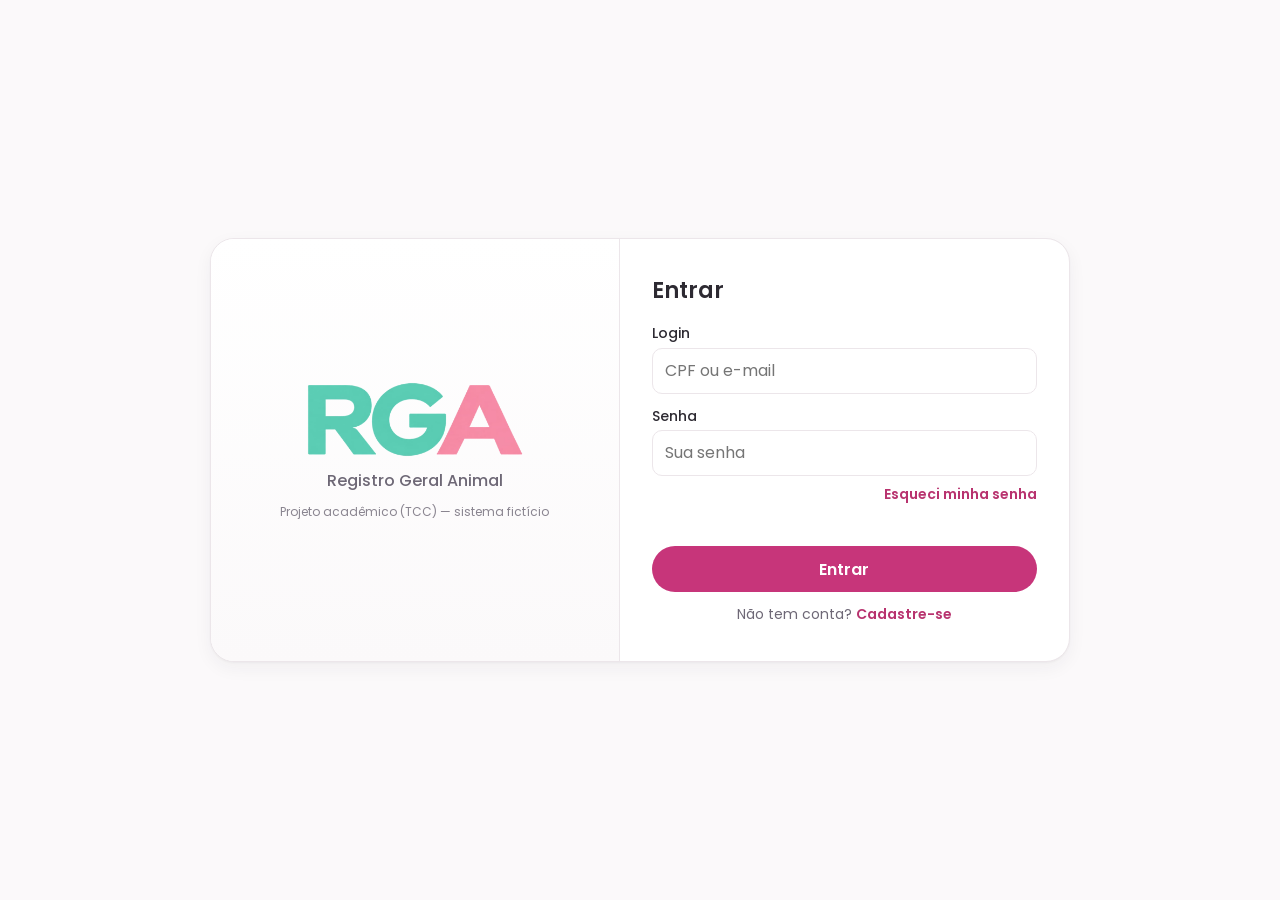
==== commit 5f6ee266: "Adiciona QR Code, desaparecidos, lembretes de vacina e LGPD - QR Code no RGA com pagina publica enco" ====
--- a/index.html
+++ b/index.html
@@ -62,6 +62,8 @@
             <label class="campo"><span>Senha</span><input name="senha" type="password" autocomplete="new-password" placeholder="Mín. 6 caracteres"></label>
             <label class="campo"><span>Confirmar senha</span><input name="senha2" type="password" autocomplete="new-password"></label>
           </div>
+          <label class="campo checkbox aceite"><input type="checkbox" name="termos">
+            <span>Li e aceito os <button type="button" class="link" data-termos>Termos de uso e privacidade</button></span></label>
           <p class="erro" role="alert"></p>
           <button class="btn btn-rosa btn-bloco">Criar conta</button>
           <p class="auth-troca">Já tem conta? <button type="button" class="link" data-auth="login">Entrar</button></p>
@@ -128,6 +130,7 @@
     </div>
   </dialog>
 
+  <script src="js/vendor/qrcode.js"></script>
   <script src="js/dados.js"></script>
   <script src="js/app.js"></script>
 </body>
--- a/css/style.css
+++ b/css/style.css
@@ -6,9 +6,10 @@
   --rosa: #e8559a;
   --rosa-claro: #fde8f1;
   --rosa-escuro: #b8336f;
+  --rosa-forte: #c7357a;      /* fundo de botões: contraste 5:1 com texto branco */
   --dourado: #d4a933;
   --dourado-claro: #f8eecf;
-  --dourado-escuro: #94700f;
+  --dourado-escuro: #7a5c0a;
   --verde-agua: #2bbfae;
   --verde-agua-claro: #dcf5f1;
   --verde-agua-escuro: #14796e;
@@ -35,6 +36,7 @@
   line-height: 1.45;
 }
 a { color: inherit; text-decoration: none; }
+:focus-visible { outline: 3px solid var(--verde-agua); outline-offset: 2px; }
 button { font: inherit; color: inherit; }
 h1 { font-size: 24px; font-weight: 600; line-height: 1.2; }
 h2 { font-size: 17px; font-weight: 600; }
@@ -51,10 +53,10 @@
   font-weight: 600; cursor: pointer; text-align: center;
   transition: background .15s, border-color .15s;
 }
-.btn-rosa { background: var(--rosa); color: #fff; }
+.btn-rosa { background: var(--rosa-forte); color: #fff; }
 .btn-rosa:hover { background: var(--rosa-escuro); }
-.btn-verde { background: var(--verde-agua); color: #fff; }
-.btn-verde:hover { background: var(--verde-agua-escuro); }
+.btn-verde { background: var(--verde-agua-escuro); color: #fff; }
+.btn-verde:hover { background: #0f5f56; }
 .btn-contorno { background: #fff; color: var(--rosa-escuro); border: 1px solid var(--rosa); }
 .btn-contorno:hover { background: var(--rosa-claro); }
 .btn-pequeno { padding: 6px 14px; min-height: 38px; font-size: 14px; }
@@ -313,16 +315,13 @@
   padding: 8px 18px; background: var(--fundo); border-top: 1px solid var(--borda);
   font-size: 12px; color: var(--texto-suave);
 }
-.codigo-barras { height: 24px; display: flex; gap: 0; align-items: stretch; }
-.codigo-barras i { display: block; background: var(--texto); }
-.codigo-barras i.vao { width: 1px; background: transparent; }
 
 .abas { display: flex; gap: 4px; background: #fff; border: 1px solid var(--borda); border-radius: 999px; padding: 4px; margin-bottom: 12px; }
 .abas button {
   flex: 1; border: none; background: none; cursor: pointer; padding: 9px 8px; border-radius: 999px;
   font-weight: 500; font-size: 14px; color: var(--texto-suave);
 }
-.abas button[aria-selected="true"] { background: var(--verde-agua); color: #fff; }
+.abas button[aria-selected="true"] { background: var(--verde-agua-escuro); color: #fff; }
 
 .lista-vacinas { list-style: none; margin-bottom: 16px; }
 .lista-vacinas li { display: flex; align-items: center; gap: 10px; padding: 12px 0; border-bottom: 1px solid var(--borda); }
@@ -374,7 +373,7 @@
   content: ""; position: absolute; left: 50%; bottom: 5px; width: 6px; height: 6px; margin-left: -3px;
   border-radius: 50%; background: var(--rosa);
 }
-.cal-dias .selecionado { background: var(--rosa) !important; color: #fff !important; font-weight: 600; }
+.cal-dias .selecionado { background: var(--rosa-forte) !important; color: #fff !important; font-weight: 600; }
 .legenda { font-size: 12px; color: var(--texto-suave); margin-top: 10px; display: flex; align-items: center; gap: 6px; }
 .ponto { width: 8px; height: 8px; border-radius: 50%; background: var(--rosa); display: inline-block; }
 
@@ -397,7 +396,7 @@
   cursor: pointer; font-size: 14px; font-weight: 500;
 }
 .opcao:hover:not(:disabled) { border-color: var(--verde-agua); }
-.opcao.ativa { background: var(--verde-agua); border-color: var(--verde-agua); color: #fff; }
+.opcao.ativa { background: var(--verde-agua-escuro); border-color: var(--verde-agua-escuro); color: #fff; }
 .opcao:disabled { opacity: .35; cursor: default; text-decoration: line-through; }
 .opcao span { font-size: 18px; }
 .filtros { margin-bottom: 16px; }
@@ -455,6 +454,118 @@
 .lista-simples small { color: var(--texto-suave); font-size: 12px; }
 
 /* ==========================================================
+   ÁREA DO ADMINISTRADOR
+   ========================================================== */
+.selo-admin {
+  display: inline-flex; align-items: center; gap: 6px;
+  background: var(--dourado-claro); color: var(--dourado-escuro);
+  font-size: 13px; font-weight: 600; padding: 5px 12px 5px 8px; border-radius: 999px;
+}
+.selo-admin .svg-ico { width: 18px; height: 18px; }
+.modo-admin .topo { border-image: linear-gradient(90deg, var(--dourado), var(--dourado-claro), var(--dourado)) 1; }
+
+.numeros { display: grid; grid-template-columns: repeat(auto-fit, minmax(150px, 1fr)); gap: 12px; margin-bottom: 16px; }
+.numero {
+  display: flex; flex-direction: column; gap: 2px;
+  background: #fff; border: 1px solid var(--borda); border-top: 3px solid var(--cor-linha);
+  border-radius: var(--raio); padding: 14px 16px;
+}
+.numero strong { font-size: 28px; line-height: 1.1; color: var(--cor); }
+.numero span { font-size: 13px; color: var(--texto-suave); }
+
+.busca {
+  width: 100%; font: inherit; font-size: 16px; min-height: 46px; margin-bottom: 12px;
+  padding: 10px 14px; border: 1px solid var(--borda); border-radius: 999px; background: #fff;
+}
+.busca:focus { outline: none; border-color: var(--verde-agua); box-shadow: 0 0 0 3px var(--verde-agua-claro); }
+
+.lista-rgas { list-style: none; }
+.lista-rgas li + li { border-top: 1px solid var(--borda); }
+.lista-rgas a { display: flex; align-items: center; gap: 12px; padding: 10px 0; }
+.lista-rgas a:hover strong { color: var(--rosa-escuro); }
+.lista-rgas a > div:nth-child(2) { flex: 1; min-width: 0; }
+.lista-rgas .foto-animal { width: 52px; height: 52px; font-size: 26px; }
+.lista-rgas strong, .lista-rgas .num-rg, .lista-rgas small { display: block; }
+.lista-rgas .selos { display: flex; flex-wrap: wrap; gap: 6px; margin-top: 4px; }
+.lista-rgas small { word-break: break-word; }
+.lista-rgas small { color: var(--texto-suave); font-size: 13px; }
+.status.sem-conta { background: var(--dourado-claro); color: var(--dourado-escuro); }
+
+.tutor-encontrado {
+  display: flex; align-items: center; gap: 10px; margin-top: 12px;
+  background: var(--verde-agua-claro); color: var(--verde-agua-escuro);
+  border-radius: 12px; padding: 12px 14px;
+}
+.tutor-encontrado strong { display: block; color: var(--texto); }
+.tutor-encontrado small { font-size: 13px; }
+#tutor-novo { margin-top: 12px; }
+
+.linha-pessoa { flex-direction: row !important; align-items: center; gap: 12px; }
+.linha-pessoa > div { flex: 1; min-width: 0; display: flex; flex-direction: column; }
+.linha-pessoa p { font-size: 14px; color: var(--texto-suave); margin-top: 4px; }
+.forms-admin { margin-top: 16px; }
+.forms-admin .auth-form { gap: 10px; }
+.forms-admin .subtitulo { margin-top: 0; }
+
+@media (max-width: 760px) {
+  .numeros { grid-template-columns: 1fr 1fr; }
+  .numeros .numero:last-child:nth-child(odd) { grid-column: 1 / -1; }
+}
+
+/* ==========================================================
+   QR CODE, DESAPARECIDOS, LEMBRETES E MEUS DADOS
+   ========================================================== */
+.qr-mini { background: #fff; border: 1px solid var(--borda); border-radius: 8px; padding: 3px; cursor: pointer; line-height: 0; }
+.qr-mini svg { width: 76px; height: 76px; display: block; }
+.qr-grande { display: flex; flex-direction: column; align-items: center; gap: 10px; text-align: center; }
+.qr-caixa { width: 100%; max-width: 280px; padding: 10px; border: 2px solid var(--verde-agua); border-radius: 16px; background: #fff; }
+.qr-caixa svg { width: 100%; height: auto; display: block; }
+
+.faixa-desaparecido {
+  display: flex; align-items: center; gap: 12px; margin-bottom: 12px;
+  background: var(--rosa-claro); color: var(--rosa-escuro);
+  border: 1px solid var(--rosa); border-radius: var(--raio); padding: 12px 16px;
+}
+.faixa-desaparecido .svg-ico { width: 28px; height: 28px; }
+.faixa-desaparecido strong { display: block; text-transform: uppercase; letter-spacing: 1px; font-size: 14px; }
+.faixa-desaparecido span { font-size: 14px; color: var(--texto); }
+.bloco-desaparecido { margin-top: 18px; padding-top: 16px; border-top: 1px solid var(--borda); display: flex; flex-direction: column; gap: 10px; align-items: flex-start; }
+.cartao-desaparecido { border-color: var(--rosa); }
+.acoes-cartao { display: flex; gap: 8px; flex-wrap: wrap; margin-top: 4px; }
+.status .svg-ico { width: 14px; height: 14px; }
+
+.aviso-vacinas { background: #fff; border: 1px solid var(--borda); border-left: 4px solid var(--rosa); border-radius: var(--raio); padding: 14px 16px; margin-bottom: 16px; }
+.aviso-vacinas-topo { display: flex; align-items: center; gap: 8px; color: var(--rosa-escuro); margin-bottom: 6px; }
+.aviso-vacinas ul { list-style: none; }
+.aviso-vacinas a { display: flex; justify-content: space-between; align-items: center; gap: 10px; padding: 8px 0; border-top: 1px solid var(--borda); flex-wrap: wrap; font-size: 14px; }
+.aviso-vacinas li:first-child a { border-top: none; }
+
+.aceite { align-self: stretch; min-height: 0; font-weight: 400; }
+.aceite span { line-height: 1.4; }
+.campo.aceite.invalido span { color: var(--rosa-escuro); }
+.termos h2 { margin-bottom: 6px; }
+.termos p { font-size: 14px; margin-bottom: 4px; }
+.termos .subtitulo { margin: 14px 0 4px; }
+.form-meus-dados { margin-top: 18px; }
+.zona-perigo { border-color: var(--rosa-claro); }
+.zona-perigo h2 { color: var(--rosa-escuro); }
+.zona-perigo .texto-suave { margin-bottom: 12px; }
+.sobre p { font-size: 14px; margin-bottom: 10px; }
+.sobre .link { margin-right: 14px; }
+
+/* Página pública "Encontrei um animal" */
+.pagina-publica { background: var(--fundo); }
+.publica { max-width: 520px; margin: 0 auto; padding: calc(24px + env(safe-area-inset-top)) 16px 32px; display: flex; flex-direction: column; align-items: center; gap: 18px; }
+.publica-logo { width: 150px; }
+.publica #cartao { width: 100%; }
+.publica-cartao { display: flex; flex-direction: column; gap: 16px; }
+.publica-aviso { align-self: flex-start; background: var(--dourado-claro); color: var(--dourado-escuro); font-weight: 600; font-size: 13px; padding: 4px 12px; border-radius: 999px; }
+.publica-animal { display: flex; align-items: center; gap: 14px; }
+.publica-animal h1 { font-size: 26px; }
+.publica-acoes { display: flex; flex-direction: column; gap: 10px; }
+.publica-nota { text-align: center; font-size: 12px; }
+
+/* ==========================================================
    ASSISTENTE "POSSO AJUDAR?"
    ========================================================== */
 .ajuda-flutuante {
@@ -480,7 +591,7 @@
 .chat-msgs { flex: 1; overflow-y: auto; padding: 14px; display: flex; flex-direction: column; gap: 8px; background: var(--fundo); }
 .msg { max-width: 85%; padding: 9px 13px; border-radius: 14px; font-size: 14px; }
 .msg-bot { background: #fff; border: 1px solid var(--borda); align-self: flex-start; border-bottom-left-radius: 4px; }
-.msg-eu { background: var(--rosa); color: #fff; align-self: flex-end; border-bottom-right-radius: 4px; }
+.msg-eu { background: var(--rosa-forte); color: #fff; align-self: flex-end; border-bottom-right-radius: 4px; }
 .sugestoes { display: flex; flex-wrap: wrap; gap: 6px; }
 .sugestoes button {
   background: #fff; border: 1px solid var(--verde-agua); color: var(--verde-agua-escuro);
@@ -551,3 +662,6 @@
   main { padding: 0 !important; margin: 0 !important; max-width: none !important; }
   .documento { box-shadow: none; break-inside: avoid; -webkit-print-color-adjust: exact; print-color-adjust: exact; }
 }
+
+/* Campos de data da vacina não podem passar da largura da tela */
+.linha-vacina input { min-width: 0; }
